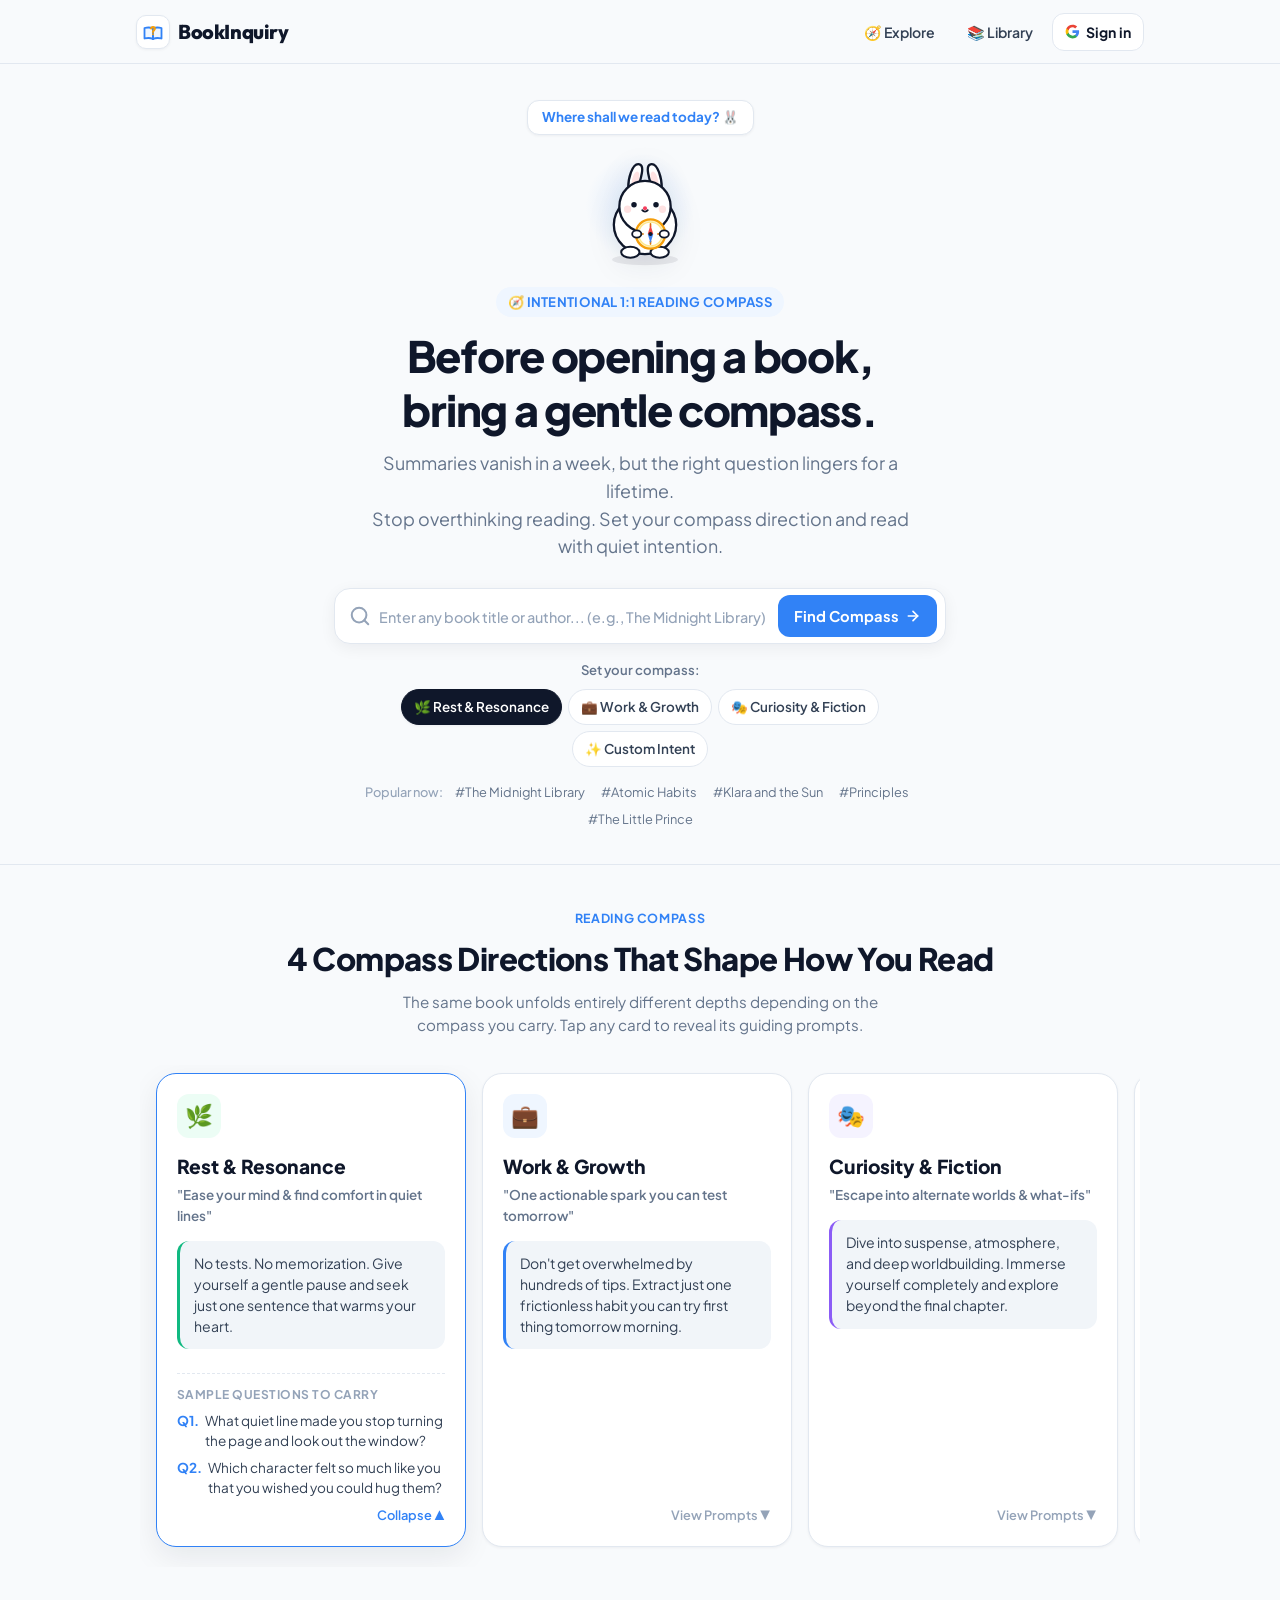
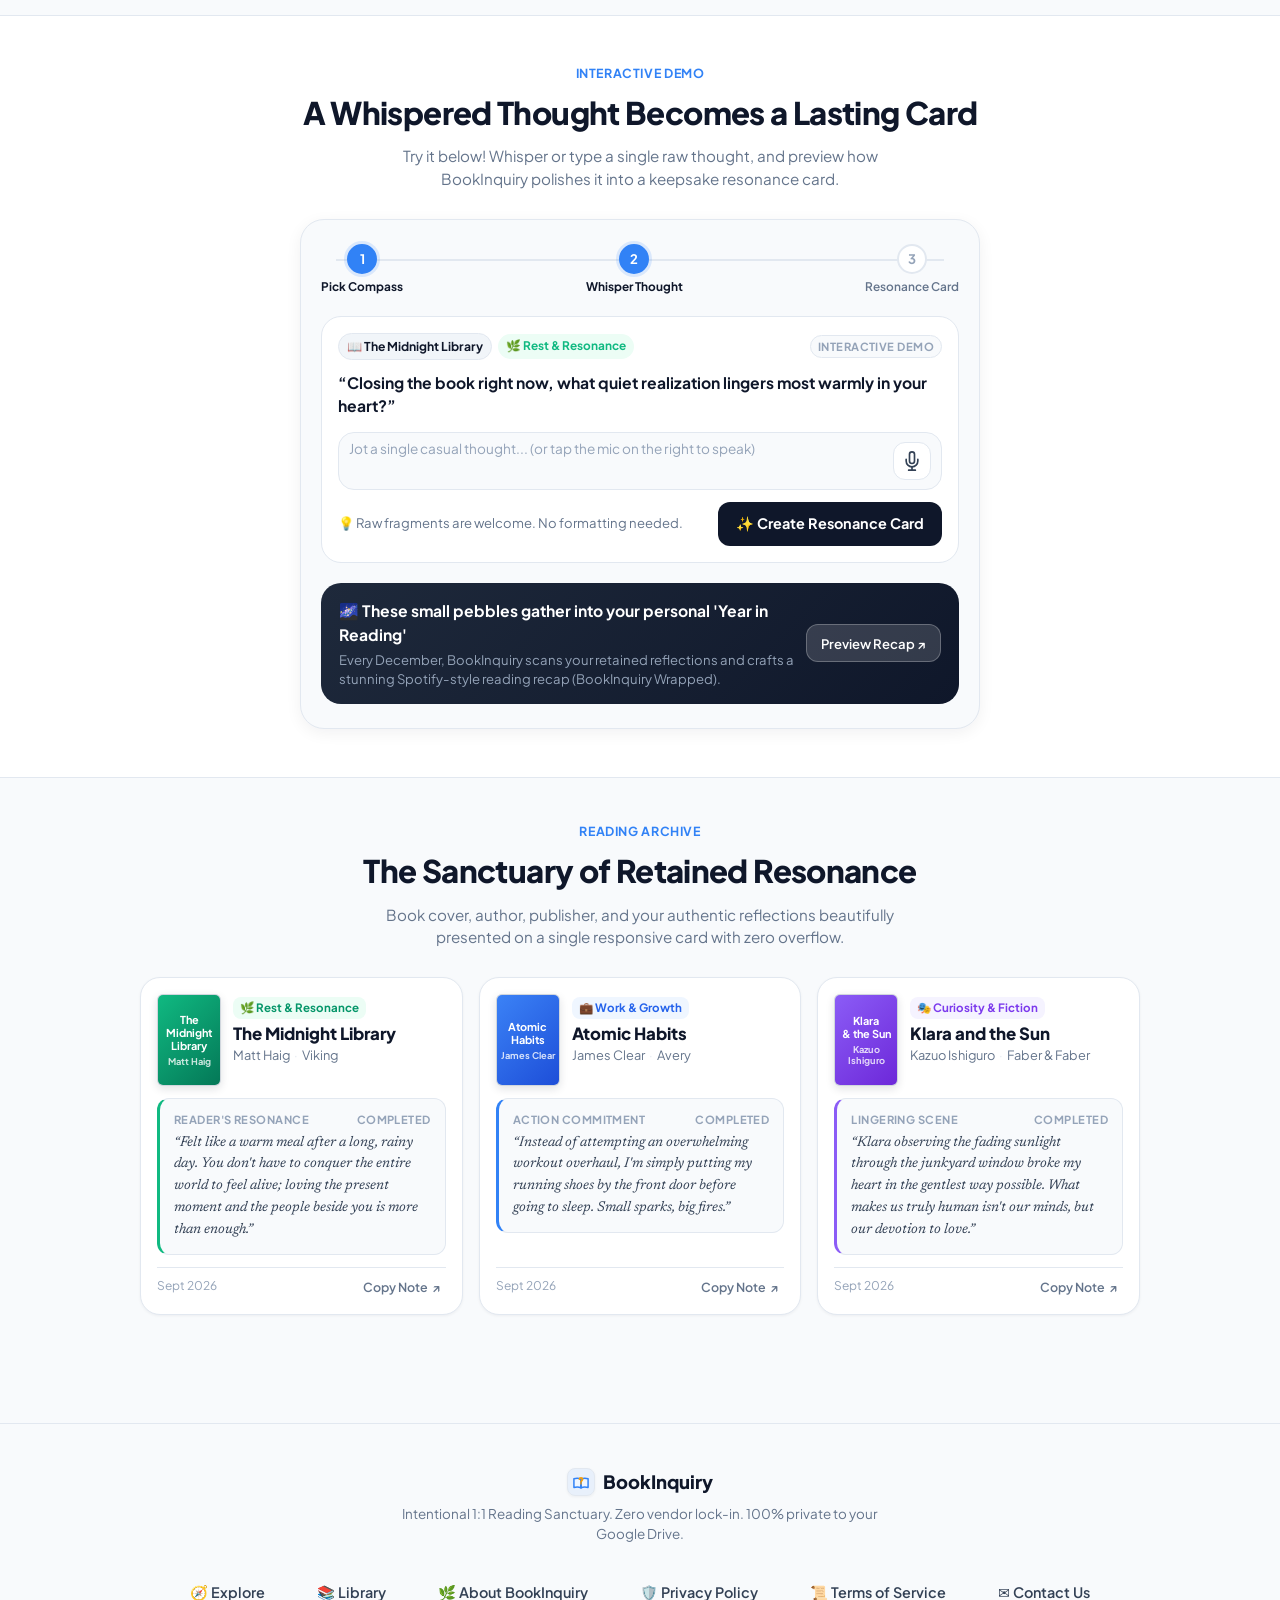
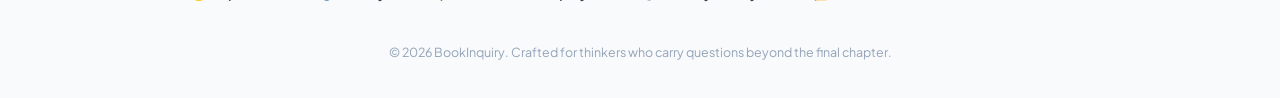
==== index.html @ bf6062bc "feat(branding): replace complex mascot with clean, minimalist Book + Inquiry (?) symbol for logo, fa" ====
<!DOCTYPE html>
<html lang="en">
<head>
  <meta charset="UTF-8">
  <meta name="viewport" content="width=device-width, initial-scale=1.0, maximum-scale=5.0">
  <title>BookInquiry - Before opening a book, bring a gentle compass</title>
  <meta name="description" content="Stop summarizing, start questioning. Read with gentle direction, not obligation. Capture lasting resonance that stays with you forever.">
  <meta name="theme-color" content="#F8FAFC">

  <!-- Open Graph -->
  <meta property="og:title" content="BookInquiry - Intentional 1:1 Reading Compass">
  <meta property="og:description" content="Summaries vanish in a week, but the right question lingers for a lifetime.">
  <meta property="og:type" content="website">

  <!-- Cache Invalidation -->
  <meta http-equiv="Cache-Control" content="no-cache, no-store, must-revalidate">
  <meta http-equiv="Pragma" content="no-cache">
  <meta http-equiv="Expires" content="0">

  <!-- Google Analytics 4 (Rule 3) -->
  <script async src="https://www.googletagmanager.com/gtag/js?id=G-K3PFHN6VW7"></script>
  <script>
    window.dataLayer = window.dataLayer || [];
    function gtag(){dataLayer.push(arguments);}
    gtag('js', new Date());
    gtag('config', 'G-K3PFHN6VW7');
  </script>

    <!-- Favicon & Mobile App Icons -->
  <link rel="icon" type="image/svg+xml" href="favicon.svg">
  <link rel="icon" type="image/png" sizes="32x32" href="favicon-32x32.png">
  <link rel="icon" type="image/png" sizes="16x16" href="favicon-16x16.png">
  <link rel="apple-touch-icon" sizes="180x180" href="apple-touch-icon.png">

  <!-- Inline Favicon (Prevents favicon.ico 404) -->
  <link rel="icon" href="data:image/svg+xml,<svg xmlns='http://www.w3.org/2000/svg' viewBox='0 0 24 24'><circle cx='12' cy='12' r='11' fill='%233182F6'/><text x='12' y='16' font-size='13' text-anchor='middle'>🧭</text></svg>">

  <!-- Google Identity Services (OAuth2 for Google Drive) -->
  <script src="https://accounts.google.com/gsi/client" async defer></script>

  <!-- Stylesheets with Cache Buster -->
  <link rel="stylesheet" href="css/base.css?v=20260927_speech9">
  <link rel="stylesheet" href="css/components.css?v=20260927_speech9">
</head>
<body>

  <!-- =========================================================================
       1. Global Header (Rounded Rectangle Navigation & Lang Toggle)
       ========================================================================= -->
  <header class="site-header">
    <div class="container header-inner">
      <a href="index.html" class="brand-logo" aria-label="BookInquiry Home">
        <div class="brand-icon-wrap" title="BookInquiry">
          <svg width="24" height="24" viewBox="0 0 24 24" fill="none">
            <!-- Open Book -->
            <path d="M12 19 C9 17.5 5.5 18 3.5 18.5 V8 C5.5 7.5 9 7 12 8.5 Z" fill="#EFF6FF" stroke="#3182F6" stroke-width="1.8" stroke-linejoin="round"/>
            <path d="M12 19 C15 17.5 18.5 18 20.5 18.5 V8 C18.5 7.5 15 7 12 8.5 Z" fill="#EFF6FF" stroke="#3182F6" stroke-width="1.8" stroke-linejoin="round"/>
            <line x1="12" y1="8.5" x2="12" y2="19" stroke="#3182F6" stroke-width="1.8" stroke-linecap="round"/>
            <!-- Inquiry ? -->
            <path d="M10.2 8.5C10.2 6.5 13.8 6.5 13.8 8.5C13.8 10 12 10.5 12 12" stroke="#F59E0B" stroke-width="2.2" stroke-linecap="round"/>
            <circle cx="12" cy="14.2" r="1" fill="#F59E0B"/>
          </svg>
        </div>
        <span>BookInquiry</span>
      </a>

      <!-- Header Navigation: Explore, Library & Google Auth -->
      <nav class="nav-menu" aria-label="Main Navigation">
        <button type="button" class="btn-nav" id="navExploreBtn" title="Explore and search books">
          <span>🧭 Explore</span>
        </button>
        <button type="button" class="btn-nav" id="navLibraryBtn" title="Open My Personal Library">
          <span>📚 Library</span>
        </button>
        
        <!-- Google Sign-in Button (Guest State) -->
        <button type="button" class="btn-nav btn-google-nav" id="btnGoogleAuthNav" title="Sign in with Google to sync notes">
          <svg width="15" height="15" viewBox="0 0 24 24">
            <path fill="#4285F4" d="M22.56 12.25c0-.78-.07-1.53-.2-2.25H12v4.26h5.92c-.26 1.37-1.04 2.53-2.21 3.31v2.77h3.57c2.08-1.92 3.28-4.74 3.28-8.09z"/>
            <path fill="#34A853" d="M12 23c2.97 0 5.46-.98 7.28-2.66l-3.57-2.77c-.98.66-2.23 1.06-3.71 1.06-2.86 0-5.29-1.93-6.16-4.53H2.18v2.84C3.99 20.53 7.7 23 12 23z"/>
            <path fill="#FBBC05" d="M5.84 14.09c-.22-.66-.35-1.36-.35-2.09s.13-1.43.35-2.09V7.06H2.18C1.43 8.55 1 10.22 1 12s.43 3.45 1.18 4.94l2.85-2.22.81-.63z"/>
            <path fill="#EA4335" d="M12 5.38c1.62 0 3.06.56 4.21 1.64l3.15-3.15C17.45 2.09 14.97 1 12 1 7.7 1 3.99 3.47 2.18 7.06l3.66 2.84c.87-2.6 3.3-4.52 6.16-4.52z"/>
          </svg>
          <span class="btn-google-text">Sign in</span>
        </button>

        <!-- User Profile Pill (Authenticated State, hidden by default) -->
        <div class="user-profile-badge" id="userProfileBadge" style="display: none;" title="Connected with Google Drive">
          <span class="user-avatar-circle" id="userAvatarText">R</span>
          <span class="user-email-text" id="userEmailText">reader@gmail.com</span>
          <button type="button" class="btn-logout-mini" id="btnLogoutMini" title="Sign out">×</button>
        </div>
      </nav>
    </div>
  </header>

  <main>
    <!-- =========================================================================
         VIEW A: Landing & Exploration View (Default)
         ========================================================================= -->
    <div id="landingView">

      <!-- =========================================================================
           2. Hero Section: Compass Bunny Interactive Motion
           ========================================================================= -->
      <section class="hero-section">
    <div class="container">
      
      <!-- Interactive Compass Bunny Stage (Zero Overflow) -->
      <div class="bunny-stage-wrap">
        <div class="bunny-thought-bubble" id="bunnyBubble">
          Where shall we read today? 🐰
        </div>
        <div class="bunny-stage" id="bunnyStage" title="Tap the bunny!">
          <div class="bunny-halo"></div>
        
        <!-- Animated Bunny Vector Holding Rotating Golden Compass -->
        <div class="bunny-svg-wrap">
          <svg width="110" height="110" viewBox="0 0 120 120" fill="none">
            <!-- Shadow -->
            <ellipse cx="60" cy="112" rx="36" ry="6" fill="#0F172A" fill-opacity="0.08"/>
            
            <!-- Ears -->
            <path d="M42 42C40 22 47 6 54 8C61 10 54 26 50 44" fill="#FFFFFF" stroke="#0F172A" stroke-width="2.5" stroke-linejoin="round"/>
            <path d="M45 38C44 26 48 15 52 16C56 17 53 28 49 40" fill="#FEE2E2"/>
            
            <path d="M78 42C80 22 73 6 66 8C59 10 66 26 70 44" fill="#FFFFFF" stroke="#0F172A" stroke-width="2.5" stroke-linejoin="round"/>
            <path d="M75 38C76 26 72 15 68 16C64 17 67 28 71 40" fill="#FEE2E2"/>
            
            <!-- Body & Head -->
            <ellipse cx="60" cy="74" rx="34" ry="32" fill="#FFFFFF" stroke="#0F172A" stroke-width="2.5"/>
            <circle cx="60" cy="54" r="28" fill="#FFFFFF" stroke="#0F172A" stroke-width="2.5"/>
            
            <!-- Facial Features -->
            <circle cx="48" cy="52" r="3" fill="#0F172A"/>
            <circle cx="72" cy="52" r="3" fill="#0F172A"/>
            <path d="M57 58C58.5 60 61.5 60 63 58" stroke="#0F172A" stroke-width="2" stroke-linecap="round"/>
            <circle cx="60" cy="56" r="2.2" fill="#F43F5E"/>
            <circle cx="41" cy="57" r="4" fill="#FEE2E2"/>
            <circle cx="79" cy="57" r="4" fill="#FEE2E2"/>
            
            <!-- Paws -->
            <ellipse cx="44" cy="104" rx="10" ry="6" fill="#FFFFFF" stroke="#0F172A" stroke-width="2.2"/>
            <ellipse cx="76" cy="104" rx="10" ry="6" fill="#FFFFFF" stroke="#0F172A" stroke-width="2.2"/>
            
            <!-- Glowing Golden Compass -->
            <g transform="translate(6, 0)">
              <circle cx="60" cy="84" r="16" fill="#FEF3C7" stroke="#F59E0B" stroke-width="2.5"/>
              <circle cx="60" cy="84" r="13" fill="#FFFFFF" stroke="#FDE68A" stroke-width="1.5"/>
              
              <line x1="60" y1="73" x2="60" y2="76" stroke="#D97706" stroke-width="1.8" stroke-linecap="round"/>
              <line x1="60" y1="92" x2="60" y2="95" stroke="#D97706" stroke-width="1.8" stroke-linecap="round"/>
              <line x1="49" y1="84" x2="52" y2="84" stroke="#D97706" stroke-width="1.8" stroke-linecap="round"/>
              <line x1="68" y1="84" x2="71" y2="84" stroke="#D97706" stroke-width="1.8" stroke-linecap="round"/>
              
              <!-- Wobbling Compass Needle -->
              <g class="compass-needle" style="transform-origin: 60px 84px;">
                <polygon points="60,74 63,84 57,84" fill="#EF4444"/>
                <polygon points="60,94 63,84 57,84" fill="#3B82F6"/>
                <circle cx="60" cy="84" r="2.2" fill="#0F172A"/>
              </g>
              
              <!-- Hands holding the compass -->
              <ellipse cx="45" cy="84" rx="5" ry="4" fill="#FFFFFF" stroke="#0F172A" stroke-width="2"/>
              <ellipse cx="75" cy="84" rx="5" ry="4" fill="#FFFFFF" stroke="#0F172A" stroke-width="2"/>
            </g>
          </svg>
          </div>
        </div>
      </div>

      <!-- Hero Typography -->
      <div class="hero-tagline">
        <span>🧭 INTENTIONAL 1:1 READING COMPASS</span>
      </div>
      <h1 class="hero-title">
        Before opening a book,<br>bring a gentle compass.
      </h1>
      <p class="hero-desc">
        Summaries vanish in a week, but the right question lingers for a lifetime.<br>
        Stop overthinking reading. Set your compass direction and read with quiet intention.
      </p>

      <!-- Search Box Container -->
      <div class="search-card-container">
        <form class="search-box" onsubmit="event.preventDefault(); document.getElementById('demoSynthesizeBtn').scrollIntoView({behavior: 'smooth'});">
          <svg class="search-icon" width="22" height="22" viewBox="0 0 24 24" fill="none" stroke="currentColor" stroke-width="2.2" stroke-linecap="round" stroke-linejoin="round">
            <circle cx="11" cy="11" r="8"></circle>
            <line x1="21" y1="21" x2="16.65" y2="16.65"></line>
          </svg>
          <input type="text" id="bookSearchInput" class="search-input" placeholder="Enter any book title or author... (e.g., The Midnight Library)" autocomplete="off">
          <button type="submit" class="btn-search">
            <span class="btn-search-text">Find Compass</span>
            <svg width="16" height="16" viewBox="0 0 24 24" fill="none" stroke="currentColor" stroke-width="2.5" stroke-linecap="round" stroke-linejoin="round">
              <line x1="5" y1="12" x2="19" y2="12"></line>
              <polyline points="12 5 19 12 12 19"></polyline>
            </svg>
          </button>
        </form>

        <!-- Amazon-Style Live Book Search Autocomplete Dropdown -->
        <div class="search-autocomplete-dropdown" id="searchAutocompleteDropdown" style="display: none;">
          <!-- Dynamically populated with real book covers & authors via Open Library API -->
        </div>

        <!-- 4 Reading Compasses Selector -->
        <div class="direction-chips-wrap">
          <span class="direction-chip-label">Set your compass:</span>
          <button type="button" class="btn-direction-chip active" data-direction="healing">
            <span>🌿 Rest & Resonance</span>
          </button>
          <button type="button" class="btn-direction-chip" data-direction="growth">
            <span>💼 Work & Growth</span>
          </button>
          <button type="button" class="btn-direction-chip" data-direction="fiction">
            <span>🎭 Curiosity & Fiction</span>
          </button>
          <button type="button" class="btn-direction-chip" data-direction="custom">
            <span>✨ Custom Intent</span>
          </button>
        </div>

        <!-- Dynamic Custom Intent Input Bar (Revealed when Custom Intent is active) -->
        <div class="custom-intent-input-wrap" id="customIntentWrap" style="display: none;">
          <div class="custom-intent-inner">
            <span class="custom-intent-icon">✨</span>
            <input type="text" id="customIntentInput" class="custom-intent-input" placeholder="Define your personal reading quest... (e.g., Overcoming creative burnout)" maxlength="120" autocomplete="off">
          </div>
        </div>

        <!-- Popular Recommendations -->
        <div class="popular-books-wrap">
          <span class="popular-label">Popular now:</span>
          <span class="popular-item">#The Midnight Library</span>
          <span class="popular-item">#Atomic Habits</span>
          <span class="popular-item">#Klara and the Sun</span>
          <span class="popular-item">#Principles</span>
          <span class="popular-item">#The Little Prince</span>
        </div>
      </div>

    </div>
  </section>


  <!-- =========================================================================
       3. Section: Reading Lenses (Carousel & Expandable Cards)
       ========================================================================= -->
  <section class="section-reading-direction" id="directionSection">
    <div class="container">
      <div class="section-head">
        <div class="section-badge">READING COMPASS</div>
        <h2 class="section-title">4 Compass Directions That Shape How You Read</h2>
        <p class="section-desc">
          The same book unfolds entirely different depths depending on the compass you carry. Tap any card to reveal its guiding prompts.
        </p>
      </div>

      <!-- Expandable Carousel Cards -->
      <div class="direction-cards-carousel">
        
        <!-- Card 1: Rest & Resonance -->
        <div class="direction-card badge-healing-card expanded" tabindex="0">
          <div class="card-icon-badge badge-healing">🌿</div>
          <div class="direction-card-title">Rest & Resonance</div>
          <div class="direction-card-subtitle">"Ease your mind & find comfort in quiet lines"</div>
          <div class="direction-card-core">
            No tests. No memorization. Give yourself a gentle pause and seek just one sentence that warms your heart.
          </div>
          
          <div class="direction-card-expandable">
            <div class="expandable-label">Sample Questions to Carry</div>
            <div class="sample-question-item">
              <span>Q1.</span> What quiet line made you stop turning the page and look out the window?
            </div>
            <div class="sample-question-item">
              <span>Q2.</span> Which character felt so much like you that you wished you could hug them?
            </div>
          </div>
          <div class="card-expand-hint">Collapse ▲</div>
        </div>

        <!-- Card 2: Work & Growth -->
        <div class="direction-card badge-growth-card" tabindex="0">
          <div class="card-icon-badge badge-growth">💼</div>
          <div class="direction-card-title">Work & Growth</div>
          <div class="direction-card-subtitle">"One actionable spark you can test tomorrow"</div>
          <div class="direction-card-core">
            Don't get overwhelmed by hundreds of tips. Extract just one frictionless habit you can try first thing tomorrow morning.
          </div>

          <div class="direction-card-expandable">
            <div class="expandable-label">Sample Questions to Carry</div>
            <div class="sample-question-item">
              <span>Q1.</span> How would you translate the author's key framework into your daily work language?
            </div>
            <div class="sample-question-item">
              <span>Q2.</span> What is one 10-minute micro-action you can test in tomorrow's morning routine?
            </div>
          </div>
          <div class="card-expand-hint">View Prompts ▼</div>
        </div>

        <!-- Card 3: Curiosity & Fiction -->
        <div class="direction-card badge-fiction-card" tabindex="0">
          <div class="card-icon-badge badge-fiction">🎭</div>
          <div class="direction-card-title">Curiosity & Fiction</div>
          <div class="direction-card-subtitle">"Escape into alternate worlds & what-ifs"</div>
          <div class="direction-card-core">
            Dive into suspense, atmosphere, and deep worldbuilding. Immerse yourself completely and explore beyond the final chapter.
          </div>

          <div class="direction-card-expandable">
            <div class="expandable-label">Sample Questions to Carry</div>
            <div class="sample-question-item">
              <span>Q1.</span> If you were a bystander or antagonist, how would you view the protagonist's dilemma?
            </div>
            <div class="sample-question-item">
              <span>Q2.</span> What subtle detail or foreshadowing made you gasp in sheer awe?
            </div>
          </div>
          <div class="card-expand-hint">View Prompts ▼</div>
        </div>

        <!-- Card 4: Custom Intent -->
        <div class="direction-card badge-custom-card" tabindex="0">
          <div class="card-icon-badge badge-custom">✨</div>
          <div class="direction-card-title">Custom Intent</div>
          <div class="direction-card-subtitle">"Your own personal quest & thesis"</div>
          <div class="direction-card-core">
            Reading for investment, life transition, or research? Define your unique quest and get personalized prompts tailored to your goals.
          </div>

          <div class="direction-card-expandable">
            <div class="expandable-label">Sample Questions to Carry</div>
            <div class="sample-question-item">
              <span>Q1.</span> What exact real-world problem do you need this author to solve for you?
            </div>
            <div class="sample-question-item">
              <span>Q2.</span> Which counter-argument in this book challenges your current belief system?
            </div>
          </div>
          <div class="card-expand-hint">View Prompts ▼</div>
        </div>

      </div>
    </div>
  </section>

  <!-- =========================================================================
       4. Section: Interactive Synthesis Simulator
       ========================================================================= -->
  <section class="section-synthesis-flow">
    <div class="container">
      <div class="section-head">
        <div class="section-badge">INTERACTIVE DEMO</div>
        <h2 class="section-title">A Whispered Thought Becomes a Lasting Card</h2>
        <p class="section-desc">
          Try it below! Whisper or type a single raw thought, and preview how BookInquiry polishes it into a keepsake resonance card.
        </p>
      </div>

      <div class="synthesis-card-wrapper">
        
        <!-- Step Indicator -->
        <div class="step-indicator-bar">
          <div class="step-node active">
            <div class="step-circle">1</div>
            <span class="step-title">Pick Compass</span>
          </div>
          <div class="step-node active">
            <div class="step-circle">2</div>
            <span class="step-title">Whisper Thought</span>
          </div>
          <div class="step-node">
            <div class="step-circle">3</div>
            <span class="step-title">Resonance Card</span>
          </div>
        </div>

        <!-- Interactive Demo Box -->
        <div class="demo-inquiry-box">
          <div class="demo-inquiry-header">
            <div class="demo-badges-group">
              <span class="demo-book-badge">📖 The Midnight Library</span>
              <span class="demo-compass-badge">🌿 Rest & Resonance</span>
            </div>
            <span class="demo-preview-pill">Interactive Demo</span>
          </div>
          <div class="demo-question-text">
            “Closing the book right now, what quiet realization lingers most warmly in your heart?”
          </div>

          <!-- Memo Input & Mic -->
          <div class="memo-input-container">
            <textarea id="demoMemoInput" class="memo-textarea" rows="2" placeholder="Jot a single casual thought... (or tap the mic on the right to speak)"></textarea>
            <button type="button" class="btn-mic" id="demoMicBtn" title="Speak for 10 seconds">
              <svg width="20" height="20" viewBox="0 0 24 24" fill="none" stroke="currentColor" stroke-width="2" stroke-linecap="round" stroke-linejoin="round">
                <path d="M12 1a3 3 0 0 0-3 3v8a3 3 0 0 0 6 0V4a3 3 0 0 0-3-3z"></path>
                <path d="M19 10v2a7 7 0 0 1-14 0v-2"></path>
                <line x1="12" y1="19" x2="12" y2="23"></line>
                <line x1="8" y1="23" x2="16" y2="23"></line>
              </svg>
            </button>
          </div>

          <div class="action-row">
            <span style="font-size: 0.82rem; color: var(--text-muted);">
              💡 Raw fragments are welcome. No formatting needed.
            </span>
            <button type="button" class="btn-synthesize" id="demoSynthesizeBtn">
              <span>✨ Create Resonance Card</span>
            </button>
          </div>
        </div>

        <!-- Generated Result Card -->
        <div class="synthesis-result-card" id="demoResultCard">
          <div class="result-header">
            <div>
              <span style="font-size: 0.78rem; font-weight: 700; color: var(--accent-emerald);">BOOKIRY RESONANCE CARD</span>
              <div class="result-title">Warmth Retained from The Midnight Library</div>
            </div>
            <div style="font-size: 0.85rem; color: var(--text-light);">Sept 2026</div>
          </div>
          <div class="result-quote">
            “When Nora visited the library of regrets, it hit me: we don't need to live every alternate life to find peace with the one right in front of us.”
          </div>
          <div class="result-tags">
            <span class="result-tag">🌿 Rest & Resonance</span>
            <span class="result-tag">☕ Gentle Peace</span>
            <span class="result-tag">🎁 Freedom from Regret</span>
          </div>
        </div>

        <!-- Yearly Recap Pathway -->
        <div class="recap-preview-banner">
          <div class="recap-text">
            <h4>🌌 These small pebbles gather into your personal 'Year in Reading'</h4>
            <p>Every December, BookInquiry scans your retained reflections and crafts a stunning Spotify-style reading recap (BookInquiry Wrapped).</p>
          </div>
          <button type="button" class="btn-recap-sample" onclick="alert('In December, your top questions and key personal reflections transform into shareable story cards 🐰');">
            Preview Recap ↗
          </button>
        </div>

      </div>
    </div>
  </section>

  <!-- =========================================================================
       5. Section: Library Archive Cards (Image - Title - Author - Publisher & Reflection)
       ========================================================================= -->
  <section class="section-books-archive" id="archiveSection">
    <div class="container">
      <div class="section-head">
        <div class="section-badge">READING ARCHIVE</div>
        <h2 class="section-title">The Sanctuary of Retained Resonance</h2>
        <p class="section-desc">
          Book cover, author, publisher, and your authentic reflections beautifully presented on a single responsive card with zero overflow.
        </p>
      </div>

      <!-- Archive Grid (Rule 9: Mobile 360px Zero Overflow) -->
      <div class="archive-grid">
        
        <!-- Book Card 1: The Midnight Library -->
        <article class="book-archive-card">
          <div class="book-meta-header">
            <div class="book-cover-frame">
              <div class="book-cover-fallback cover-bg-2">
                <span>The<br>Midnight<br>Library</span>
                <span style="font-size: 0.58rem; opacity: 0.8; margin-top: 4px;">Matt Haig</span>
              </div>
            </div>
            <div class="book-text-info">
              <span class="book-lens-badge lens-healing">🌿 Rest & Resonance</span>
              <h3 class="book-title-text">The Midnight Library</h3>
              <div class="book-author-publisher">
                <span>Matt Haig</span>
                <span class="meta-divider">·</span>
                <span>Viking</span>
              </div>
            </div>
          </div>

          <!-- Reader's Reflection Block -->
          <div class="reader-thought-quote quote-healing">
            <div class="quote-label">
              <span>Reader's Resonance</span>
              <span>Completed</span>
            </div>
            “Felt like a warm meal after a long, rainy day. You don't have to conquer the entire world to feel alive; loving the present moment and the people beside you is more than enough.”
          </div>

          <div class="card-footer-meta">
            <span>Sept 2026</span>
            <button type="button" class="btn-card-action" onclick="alert('Full report and blog draft copied to clipboard! 📋');">
              <span>Copy Note</span> ↗
            </button>
          </div>
        </article>

        <!-- Book Card 2: Atomic Habits -->
        <article class="book-archive-card">
          <div class="book-meta-header">
            <div class="book-cover-frame">
              <div class="book-cover-fallback cover-bg-1">
                <span>Atomic<br>Habits</span>
                <span style="font-size: 0.58rem; opacity: 0.8; margin-top: 4px;">James Clear</span>
              </div>
            </div>
            <div class="book-text-info">
              <span class="book-lens-badge lens-growth">💼 Work & Growth</span>
              <h3 class="book-title-text">Atomic Habits</h3>
              <div class="book-author-publisher">
                <span>James Clear</span>
                <span class="meta-divider">·</span>
                <span>Avery</span>
              </div>
            </div>
          </div>

          <!-- Reader's Reflection Block -->
          <div class="reader-thought-quote quote-growth">
            <div class="quote-label">
              <span>Action Commitment</span>
              <span>Completed</span>
            </div>
            “Instead of attempting an overwhelming workout overhaul, I'm simply putting my running shoes by the front door before going to sleep. Small sparks, big fires.”
          </div>

          <div class="card-footer-meta">
            <span>Sept 2026</span>
            <button type="button" class="btn-card-action" onclick="alert('Full report and blog draft copied to clipboard! 📋');">
              <span>Copy Note</span> ↗
            </button>
          </div>
        </article>

        <!-- Book Card 3: Klara and the Sun -->
        <article class="book-archive-card">
          <div class="book-meta-header">
            <div class="book-cover-frame">
              <div class="book-cover-fallback cover-bg-3">
                <span>Klara<br>& the Sun</span>
                <span style="font-size: 0.58rem; opacity: 0.8; margin-top: 4px;">Kazuo Ishiguro</span>
              </div>
            </div>
            <div class="book-text-info">
              <span class="book-lens-badge lens-fiction">🎭 Curiosity & Fiction</span>
              <h3 class="book-title-text">Klara and the Sun</h3>
              <div class="book-author-publisher">
                <span>Kazuo Ishiguro</span>
                <span class="meta-divider">·</span>
                <span>Faber & Faber</span>
              </div>
            </div>
          </div>

          <!-- Reader's Reflection Block -->
          <div class="reader-thought-quote quote-fiction">
            <div class="quote-label">
              <span>Lingering Scene</span>
              <span>Completed</span>
            </div>
            “Klara observing the fading sunlight through the junkyard window broke my heart in the gentlest way possible. What makes us truly human isn't our minds, but our devotion to love.”
          </div>

          <div class="card-footer-meta">
            <span>Sept 2026</span>
            <button type="button" class="btn-card-action" onclick="alert('Full report and blog draft copied to clipboard! 📋');">
              <span>Copy Note</span> ↗
            </button>
          </div>
        </article>

      </div>
    </div>
  </section>
    </div> <!-- /#landingView -->

    <!-- =========================================================================
         VIEW B: My Personal Library & 365-Day Live Recap Dashboard
         ========================================================================= -->
    <div id="libraryView" class="library-view" style="display: none;">
      <div class="library-container">
        
        <!-- Library Top Header -->
        <div class="library-top-head">
          <div class="library-title-group">
            <h1>📚 My Reading Library</h1>
            <p>Your personal sanctuary of retained reflections & real-time reading recap.</p>
          </div>
          <button type="button" class="btn-explore-books" id="btnLibraryExplore" title="Search or explore new books">
            <svg width="15" height="15" viewBox="0 0 24 24" fill="none" stroke="currentColor" stroke-width="2.2" stroke-linecap="round" stroke-linejoin="round">
              <circle cx="11" cy="11" r="8"></circle>
              <line x1="21" y1="21" x2="16.65" y2="16.65"></line>
            </svg>
            <span>Explore New Books</span>
          </button>
        </div>

        <!-- 365-Day Live Reading Recap Banner -->
        <div class="live-recap-banner">
          <div class="recap-banner-header">
            <div class="recap-badge-live">
              <span class="pulse-dot"></span> Live Reading Recap
            </div>
            <span class="recap-badge-tag">365-Day Real-Time Sync</span>
          </div>

          <div class="recap-metrics-grid">
            <div class="recap-metric-card">
              <div class="metric-number" id="recapTotalThoughts">0</div>
              <div class="metric-label">Thoughts Retained</div>
              <div class="metric-sub">Across all journeys</div>
            </div>
            <div class="recap-metric-card">
              <div class="metric-number" id="recapActiveBooks">0</div>
              <div class="metric-label">In Progress</div>
              <div class="metric-sub">Active reading books</div>
            </div>
            <div class="recap-metric-card">
              <div class="metric-number" id="recapCompletedBooks">0</div>
              <div class="metric-label">Completed</div>
              <div class="metric-sub">Resonance minted</div>
            </div>
            <div class="recap-metric-card">
              <div class="metric-number" id="recapDominantLens">🌿 Rest</div>
              <div class="metric-label">Primary Compass</div>
              <div class="metric-sub">Dominant perspective</div>
            </div>
          </div>
        </div>

        <!-- Currently Reading Shelf -->
        <section class="library-shelf-section">
          <h2 class="shelf-title">📖 Currently Reading</h2>
          <div class="shelf-grid" id="currentlyReadingGrid">
            <!-- Populated dynamically via app.js -->
          </div>
        </section>

        <!-- Completed & Resonance Archive Shelf -->
        <section class="library-shelf-section">
          <h2 class="shelf-title">🏆 Completed & Resonance Archive</h2>
          <div class="shelf-grid" id="completedReadingGrid">
            <!-- Populated dynamically via app.js -->
          </div>
        </section>

        <!-- Library Guest Lock Overlay (Shown when unauthenticated) -->
        <div class="library-gate-overlay" id="libraryGateOverlay" style="display: none;">
          <div class="library-gate-card">
            <div class="gate-lock-icon">🔒</div>
            <h2 class="gate-card-title">Unlock Your Personal Reading Cloud</h2>
            <p class="gate-card-desc">
              Connect your Google Account to activate your 365-day live recap, store lifetime reflections, and auto-sync with Google Drive. Zero server storage.
            </p>
            <button type="button" class="btn-gate-google-large" id="btnLibraryGateLogin">
              <svg width="18" height="18" viewBox="0 0 24 24">
                <path fill="#4285F4" d="M22.56 12.25c0-.78-.07-1.53-.2-2.25H12v4.26h5.92c-.26 1.37-1.04 2.53-2.21 3.31v2.77h3.57c2.08-1.92 3.28-4.74 3.28-8.09z"/>
                <path fill="#34A853" d="M12 23c2.97 0 5.46-.98 7.28-2.66l-3.57-2.77c-.98.66-2.23 1.06-3.71 1.06-2.86 0-5.29-1.93-6.16-4.53H2.18v2.84C3.99 20.53 7.7 23 12 23z"/>
                <path fill="#FBBC05" d="M5.84 14.09c-.22-.66-.35-1.36-.35-2.09s.13-1.43.35-2.09V7.06H2.18C1.43 8.55 1 10.22 1 12s.43 3.45 1.18 4.94l2.85-2.22.81-.63z"/>
                <path fill="#EA4335" d="M12 5.38c1.62 0 3.06.56 4.21 1.64l3.15-3.15C17.45 2.09 14.97 1 12 1 7.7 1 3.99 3.47 2.18 7.06l3.66 2.84c.87-2.6 3.3-4.52 6.16-4.52z"/>
              </svg>
              <span>Connect with Google Drive</span>
            </button>
            <div class="gate-security-note">🛡️ Private & Secure: Your data is stored directly in your private Google Drive.</div>
          </div>
        </div>

      </div>
    </div> <!-- /#libraryView -->

    <!-- =========================================================================
         VIEW C: Dedicated Reading Sanctuary View (Focused Reading Room)
         ========================================================================= -->
    <div id="readingView" class="reading-sanctuary-view" style="display: none;">
      <div class="sanctuary-container">
        
        <!-- Sanctuary Navigation & Top Utility Bar -->
        <div class="sanctuary-top-bar">
          <!-- Minimal Back Link (No bulky button box) -->
          <button type="button" class="btn-back-link" id="btnBackHome" title="Return to My Library">
            <svg width="18" height="18" viewBox="0 0 24 24" fill="none" stroke="currentColor" stroke-width="2.2" stroke-linecap="round" stroke-linejoin="round">
              <line x1="19" y1="12" x2="5" y2="12"></line>
              <polyline points="12 19 5 12 12 5"></polyline>
            </svg>
            <span>My Library</span>
          </button>
          
          <div class="sanctuary-status-badge">
            <span class="pulse-dot"></span> Active Reading Session
          </div>

          <div class="active-actions-bar">
            <button type="button" class="btn-action-pill" id="btnPrintBookGuide" title="Print 1-page reading bookmark guide">
              <svg width="15" height="15" viewBox="0 0 24 24" fill="none" stroke="currentColor" stroke-width="2" stroke-linecap="round" stroke-linejoin="round">
                <polyline points="6 9 6 2 18 2 18 9"></polyline>
                <path d="M6 18H4a2 2 0 0 1-2-2v-5a2 2 0 0 1 2-2h16a2 2 0 0 1 2 2v5a2 2 0 0 1-2 2h-2"></path>
                <rect x="6" y="14" width="12" height="8"></rect>
              </svg>
              <span>Print Guide</span>
            </button>
            <button type="button" class="btn-action-pill" id="btnCopyMarkdown" title="Copy 00_Index.md for Obsidian">
              <svg width="15" height="15" viewBox="0 0 24 24" fill="none" stroke="currentColor" stroke-width="2" stroke-linecap="round" stroke-linejoin="round">
                <rect x="9" y="9" width="13" height="13" rx="2" ry="2"></rect>
                <path d="M5 15H4a2 2 0 0 1-2-2V4a2 2 0 0 1 2-2h9a2 2 0 0 1 2 2v1"></path>
              </svg>
              <span>Obsidian .md</span>
            </button>
            <!-- Google Drive Cloud Sync Pill -->
            <button type="button" class="btn-action-pill btn-drive-sync-pill" id="btnSyncDrive" title="Sync reading index to Google Drive">
              <svg width="15" height="15" viewBox="0 0 24 24" fill="none" stroke="currentColor" stroke-width="2" stroke-linecap="round" stroke-linejoin="round">
                <path d="M18 10h-1.26A8 8 0 1 0 9 20h9a5 5 0 0 0 0-10z"></path>
              </svg>
              <span id="btnSyncDriveText">Sync Drive</span>
            </button>
            <a href="#" target="_blank" rel="noopener noreferrer" class="btn-action-pill btn-drive-link-pill" id="linkOpenDriveFile" style="display: none;" title="Open in Google Drive">
              <span>Drive ↗</span>
            </a>
          </div>
        </div>

        <!-- AI Sparks Realtime Generation Banner -->
        <div class="ai-sparks-banner" id="aiSparksBanner" style="display: none;">
          <span class="ai-spark-spin">✨</span>
          <span id="aiSparksBannerText">Consulting Gemini to uncover deep book-specific catalytic questions...</span>
        </div>

        <!-- Sanctuary Active Book Card -->
        <div class="active-book-card">
          
          <!-- Book Header -->
          <div class="active-book-header">
            <div class="active-cover-wrap" id="activeCoverWrap">
              <!-- Dynamic styled cover -->
            </div>
            <div class="active-meta-wrap">
              <div class="active-status-bar">
                <span class="active-reading-badge">
                  <span class="pulse-dot"></span> Reading in progress
                </span>
                <span class="active-compass-tag" id="activeCompassTag">🌿 Rest & Resonance</span>
              </div>
              <h1 class="active-book-title" id="activeBookTitle">Zero to One</h1>
              <div class="active-book-author" id="activeBookAuthor">Peter Thiel · Crown Business</div>
            </div>
          </div>

          <!-- 4 Catalytic Sparks Grid (Spark 1 Free / Sparks 2-4 Gated when unauthenticated) -->
          <div class="prompts-grid-4">
            <!-- 1. The Spark (Always Free & Open) -->
            <div class="prompt-box prompt-box-spark">
              <div class="prompt-box-header">
                <span class="prompt-badge">💡 The Spark</span>
                <span class="prompt-subtext">Before opening · Free Preview</span>
              </div>
              <p class="prompt-content" id="activePromptSpark">
                "What is one counter-intuitive belief you hold that almost nobody agrees with you on?"
              </p>
            </div>

            <!-- 2. The Deep Lens -->
            <div class="prompt-box prompt-box-lens" id="promptBoxLens">
              <div class="prompt-box-header">
                <span class="prompt-badge">🔍 The Deep Lens</span>
                <span class="prompt-subtext">Midway observation</span>
              </div>
              <p class="prompt-content" id="activePromptLens">
                "Which subtle sentence or pattern made you stop turning pages and notice something new?"
              </p>
            </div>

            <!-- 3. The Counter-Quest -->
            <div class="prompt-box prompt-box-quest" id="promptBoxQuest">
              <div class="prompt-box-header">
                <span class="prompt-badge">⚔️ The Counter-Quest</span>
                <span class="prompt-subtext">Challenging the argument</span>
              </div>
              <p class="prompt-content" id="activePromptQuest">
                "The author claims 'competition is for losers'. When you close this book, can you still believe that rivalry drives true progress?"
              </p>
            </div>

            <!-- 4. The Lingering Echo -->
            <div class="prompt-box prompt-box-echo" id="promptBoxEcho">
              <div class="prompt-box-header">
                <span class="prompt-badge">🎁 The Lingering Echo</span>
                <span class="prompt-subtext">Lasting takeaway</span>
              </div>
              <p class="prompt-content" id="activePromptEcho">
                "What single, frictionless action or mindset shift are you ready to carry into your everyday reality?"
              </p>
            </div>
          </div>

          <!-- Sparks Gate Banner (Shown when unauthenticated) -->
          <div class="sparks-gate-banner" id="sparksGateBanner" style="display: none;">
            <div class="gate-banner-left">
              <div class="gate-banner-title">🔒 3 Deep Sparks & Thought Timeline are Locked</div>
              <div class="gate-banner-desc">Sign in with Google to reveal all 4 sparks, capture timeline notes, and auto-sync with your Google Drive.</div>
            </div>
            <button type="button" class="btn-gate-google" id="btnSparksUnlock">
              <svg width="16" height="16" viewBox="0 0 24 24">
                <path fill="#4285F4" d="M22.56 12.25c0-.78-.07-1.53-.2-2.25H12v4.26h5.92c-.26 1.37-1.04 2.53-2.21 3.31v2.77h3.57c2.08-1.92 3.28-4.74 3.28-8.09z"/>
                <path fill="#34A853" d="M12 23c2.97 0 5.46-.98 7.28-2.66l-3.57-2.77c-.98.66-2.23 1.06-3.71 1.06-2.86 0-5.29-1.93-6.16-4.53H2.18v2.84C3.99 20.53 7.7 23 12 23z"/>
                <path fill="#FBBC05" d="M5.84 14.09c-.22-.66-.35-1.36-.35-2.09s.13-1.43.35-2.09V7.06H2.18C1.43 8.55 1 10.22 1 12s.43 3.45 1.18 4.94l2.85-2.22.81-.63z"/>
                <path fill="#EA4335" d="M12 5.38c1.62 0 3.06.56 4.21 1.64l3.15-3.15C17.45 2.09 14.97 1 12 1 7.7 1 3.99 3.47 2.18 7.06l3.66 2.84c.87-2.6 3.3-4.52 6.16-4.52z"/>
              </svg>
              <span>Unlock with Google Drive</span>
            </button>
          </div>

          <!-- Reminder Notice -->
          <div class="spark-reminder-notice">
            <span>🕊️</span>
            <span>These 4 sparks are not a test. Carry them quietly in your mind as you turn pages. No answers required.</span>
          </div>

          <!-- The Live Reflection Timeline (Append-Only Event Log) -->
          <div class="reflections-timeline-section">
            <div class="timeline-header">
              <h3 class="timeline-title">✍️ My Reflections</h3>
              <span class="timeline-count" id="timelineCount">0 thoughts</span>
            </div>

            <!-- Timeline Items List -->
            <div class="timeline-list" id="timelineList">
              <div class="timeline-empty" id="timelineEmpty">
                No thoughts yet. Capture fleeting quotes or realizations as you read.
              </div>
            </div>

            <!-- Input Bar (Spacious & Comfortable) -->
            <form class="timeline-input-bar" id="timelineForm">
              <textarea class="timeline-textarea" id="timelineInput" rows="3" placeholder="Jot a fleeting thought, favorite line, or tap mic... (e.g. p.42: The trap of competition)"></textarea>
              <div class="timeline-input-actions">
                <button type="button" class="btn-timeline-mic" id="timelineMicBtn" title="Speak to jot note">
                  <svg width="20" height="20" viewBox="0 0 24 24" fill="none" stroke="currentColor" stroke-width="2" stroke-linecap="round" stroke-linejoin="round">
                    <path d="M12 1a3 3 0 0 0-3 3v8a3 3 0 0 0 6 0V4a3 3 0 0 0-3-3z"></path>
                    <path d="M19 10v2a7 7 0 0 1-14 0v-2"></path>
                    <line x1="12" y1="19" x2="12" y2="23"></line>
                    <line x1="8" y1="23" x2="16" y2="23"></line>
                  </svg>
                </button>
                <button type="submit" class="btn-timeline-add">
                  <span>Add Thought</span>
                </button>
              </div>
            </form>

            <!-- Milestone: Separated Finish Book Section to Prevent Accidental Clicks -->
            <div class="finish-milestone-zone">
              <div class="milestone-divider">
                <span>Reading complete?</span>
              </div>
              <button type="button" class="btn-finish-book" id="btnFinishBook">
                <svg width="16" height="16" viewBox="0 0 24 24" fill="none" stroke="currentColor" stroke-width="2.2" stroke-linecap="round" stroke-linejoin="round">
                  <polygon points="12 2 15.09 8.26 22 9.27 17 14.14 18.18 21.02 12 17.77 5.82 21.02 7 14.14 2 9.27 8.91 8.26 12 2"></polygon>
                </svg>
                <span>Finish Book & Mint Resonance Card</span>
              </button>
            </div>

          </div>

        </div>

      </div>
    </div> <!-- /#readingView -->
  </main>

  <!-- =========================================================================
       Global Footer (AdSense Compliant Navigation & Privacy Standards)
       ========================================================================= -->
  <footer class="site-footer">
    <div class="container footer-inner">
      
      <div class="footer-brand-wrap">
        <a href="index.html" class="footer-brand" aria-label="BookInquiry Home">
          <div class="brand-icon-wrap mini" title="BookInquiry">
          <svg width="20" height="20" viewBox="0 0 24 24" fill="none">
            <!-- Open Book -->
            <path d="M12 19 C9 17.5 5.5 18 3.5 18.5 V8 C5.5 7.5 9 7 12 8.5 Z" fill="#EFF6FF" stroke="#3182F6" stroke-width="1.8" stroke-linejoin="round"/>
            <path d="M12 19 C15 17.5 18.5 18 20.5 18.5 V8 C18.5 7.5 15 7 12 8.5 Z" fill="#EFF6FF" stroke="#3182F6" stroke-width="1.8" stroke-linejoin="round"/>
            <line x1="12" y1="8.5" x2="12" y2="19" stroke="#3182F6" stroke-width="1.8" stroke-linecap="round"/>
            <!-- Inquiry ? -->
            <path d="M10.2 8.5C10.2 6.5 13.8 6.5 13.8 8.5C13.8 10 12 10.5 12 12" stroke="#F59E0B" stroke-width="2.2" stroke-linecap="round"/>
            <circle cx="12" cy="14.2" r="1" fill="#F59E0B"/>
          </svg>
        </div>
          <span>BookInquiry</span>
        </a>
        <p class="footer-tagline">Intentional 1:1 Reading Sanctuary. Zero vendor lock-in. 100% private to your Google Drive.</p>
      </div>

      <!-- Footer Navigation (AdSense Required Legal & Editorial Links) -->
      <nav class="footer-nav" aria-label="Footer Navigation">
        <button type="button" class="footer-nav-link" id="footerNavExplore">
          <span>🧭 Explore</span>
        </button>
        <button type="button" class="footer-nav-link" id="footerNavLibrary">
          <span>📚 Library</span>
        </button>
        <a href="about.html" class="footer-nav-link">
          <span>🌿 About BookInquiry</span>
        </a>
        <a href="privacy.html" class="footer-nav-link">
          <span>🛡️ Privacy Policy</span>
        </a>
        <a href="terms.html" class="footer-nav-link">
          <span>📜 Terms of Service</span>
        </a>
        <a href="contact.html" class="footer-nav-link">
          <span>✉️ Contact Us</span>
        </a>
      </nav>

      <div class="footer-bottom-copy">
        <span>© 2026 BookInquiry. Crafted for thinkers who carry questions beyond the final chapter.</span>
      </div>

    </div>
  </footer>

  <!-- Google Drive OAuth Authorization Modal -->
  <div class="auth-modal-overlay" id="googleAuthModal" style="display: none;">
    <div class="auth-modal-card">
      <div class="auth-modal-header">
        <div class="google-logo-wrap">
          <svg width="24" height="24" viewBox="0 0 24 24">
            <path fill="#4285F4" d="M22.56 12.25c0-.78-.07-1.53-.2-2.25H12v4.26h5.92c-.26 1.37-1.04 2.53-2.21 3.31v2.77h3.57c2.08-1.92 3.28-4.74 3.28-8.09z"/>
            <path fill="#34A853" d="M12 23c2.97 0 5.46-.98 7.28-2.66l-3.57-2.77c-.98.66-2.23 1.06-3.71 1.06-2.86 0-5.29-1.93-6.16-4.53H2.18v2.84C3.99 20.53 7.7 23 12 23z"/>
            <path fill="#FBBC05" d="M5.84 14.09c-.22-.66-.35-1.36-.35-2.09s.13-1.43.35-2.09V7.06H2.18C1.43 8.55 1 10.22 1 12s.43 3.45 1.18 4.94l2.85-2.22.81-.63z"/>
            <path fill="#EA4335" d="M12 5.38c1.62 0 3.06.56 4.21 1.64l3.15-3.15C17.45 2.09 14.97 1 12 1 7.7 1 3.99 3.47 2.18 7.06l3.66 2.84c.87-2.6 3.3-4.52 6.16-4.52z"/>
          </svg>
          <span style="font-weight: 700; font-size: 0.95rem; color: var(--text-primary);">Google Account</span>
        </div>
        <button type="button" class="btn-auth-modal-close" id="btnAuthModalClose" title="Close">×</button>
      </div>

      <h3 class="auth-modal-title">Connect with Google Drive</h3>
      <p class="auth-modal-desc">
        Authorize BookInquiry to store your reading notes and live recap in your own private cloud storage.
      </p>

      <div class="permission-scope-box">
        <div class="scope-icon">📁</div>
        <div class="scope-text">
          <div class="scope-name">Google Drive (drive.file scope)</div>
          <div class="scope-detail">BookInquiry will only create and manage its own <code>BookInquiry/</code> folder. We cannot view, access, or modify any of your other Google Drive files.</div>
        </div>
      </div>

      <button type="button" class="btn-confirm-google-auth" id="btnConfirmGoogleAuth">
        <span id="btnAuthText">Authorize & Connect Drive</span>
      </button>

      <div class="auth-modal-security">
        🔒 Zero server database. Your thoughts belong entirely to you.
      </div>
    </div>
  </div>

  <!-- Scripts -->
  <!-- Core App Logic with Cache Buster -->
  <script src="js/app.js?v=20260927_zero1"></script>
</body>
</html>
---- css/base.css ----
/* ==========================================================================
   Bookiry Design System - Base Tokens & Typography (English-First Global)
   Theme: Clean Light (Slate Surface + Warm Literary Accents)
   ========================================================================== */

@import url('https://fonts.googleapis.com/css2?family=Plus+Jakarta+Sans:wght@400;500;600;700;800&family=Outfit:wght@500;600;700;800&family=Newsreader:ital,opsz,wght@0,6..72,400;0,6..72,600;1,6..72,400&display=swap');

:root {
  /* Surface Tokens */
  --bg-canvas: #F8FAFC;
  --bg-surface: #FFFFFF;
  --bg-surface-soft: #F1F5F9;
  --bg-surface-elevated: #FFFFFF;
  
  /* Text Tokens */
  --text-primary: #0F172A;
  --text-secondary: #334155;
  --text-muted: #64748B;
  --text-light: #94A3B8;
  --text-on-accent: #FFFFFF;
  
  /* Accent Tokens */
  --accent-blue: #3182F6;
  --accent-blue-hover: #1B64DA;
  --accent-blue-subtle: #EFF6FF;
  
  --accent-emerald: #10B981;
  --accent-emerald-subtle: #ECFDF5;
  
  --accent-amber: #F59E0B;
  --accent-amber-subtle: #FFFBEB;
  
  --accent-purple: #8B5CF6;
  --accent-purple-subtle: #F5F3FF;
  
  /* Border & Line Tokens */
  --border-subtle: #E2E8F0;
  --border-focus: #3182F6;
  --border-warm: #E2E8F0;
  
  /* Radius Tokens (Rounded Rectangle Standards) */
  --radius-xs: 8px;
  --radius-sm: 12px;
  --radius-md: 16px;
  --radius-lg: 20px;
  --radius-xl: 24px;
  --radius-pill: 9999px;
  
  /* Elevation Shadows */
  --shadow-sm: 0 1px 3px rgba(15, 23, 42, 0.05);
  --shadow-md: 0 4px 16px rgba(15, 23, 42, 0.06);
  --shadow-lg: 0 10px 30px rgba(15, 23, 42, 0.08);
  --shadow-float: 0 20px 40px rgba(49, 130, 246, 0.12);

  /* Typography */
  --font-sans: 'Plus Jakarta Sans', -apple-system, BlinkMacSystemFont, system-ui, sans-serif;
  --font-brand: 'Outfit', sans-serif;
  --font-serif: 'Newsreader', Georgia, serif;

  /* Layout */
  --max-width: 1040px;
  --touch-target: 48px;
}

/* Reset & Box Sizing (Zero Horizontal Overflow) */
*, *::before, *::after {
  box-sizing: border-box;
  margin: 0;
  padding: 0;
  -webkit-tap-highlight-color: transparent;
}

html {
  font-size: 16px;
  scroll-behavior: smooth;
  background-color: var(--bg-canvas);
  color: var(--text-primary);
  font-family: var(--font-sans);
  line-height: 1.55;
  text-size-adjust: 100%;
  width: 100%;
  max-width: 100%;
  overflow-x: hidden;
}

body {
  min-height: 100vh;
  background-color: var(--bg-canvas);
  width: 100%;
  max-width: 100%;
  overflow-x: hidden;
  overflow-wrap: break-word;
  position: relative;
}

/* Links & Buttons Reset */
a {
  color: inherit;
  text-decoration: none;
}

button {
  font-family: inherit;
  font-size: inherit;
  border: none;
  background: none;
  cursor: pointer;
}

input, textarea {
  font-family: inherit;
  font-size: inherit;
  border: none;
  outline: none;
}

img {
  max-width: 100%;
  height: auto;
  display: block;
}

/* Container */
.container {
  width: 100%;
  max-width: var(--max-width);
  margin: 0 auto;
  padding: 0 20px;
}

@media (max-width: 480px) {
  .container {
    padding: 0 16px;
  }
}
---- css/components.css ----
/* ==========================================================================
   Bookiry Design System - Components & Interactive Animations
   Style: Clean Light, Tactile Buttons, Warm Reading Cards, Zero Overflow
   Language: English-First Global Edition
   Mobile Standard: Zero Horizontal Overflow Guaranteed (360px ~ 412px safe)
   ========================================================================== */

/* --------------------------------------------------------------------------
   1. Global Header & Navigation (Zero Overflow Responsive)
   -------------------------------------------------------------------------- */
.site-header {
  position: sticky;
  top: 0;
  z-index: 100;
  background: rgba(248, 250, 252, 0.94);
  backdrop-filter: blur(12px);
  -webkit-backdrop-filter: blur(12px);
  border-bottom: 1px solid var(--border-subtle);
  height: 64px;
  width: 100%;
  max-width: 100%;
  display: flex;
  align-items: center;
  box-sizing: border-box;
}

.header-inner {
  display: flex;
  align-items: center;
  justify-content: space-between;
  width: 100%;
  max-width: var(--max-width);
  min-width: 0;
  margin: 0 auto;
  padding: 0 16px;
  box-sizing: border-box;
}

.brand-logo {
  display: inline-flex;
  align-items: center;
  gap: 8px;
  font-family: var(--font-brand);
  font-size: 1.25rem;
  font-weight: 800;
  color: var(--text-primary);
  letter-spacing: -0.02em;
  flex-shrink: 0;
}

.brand-icon-wrap {
  width: 34px;
  height: 34px;
  background: var(--bg-surface);
  border: 1px solid var(--border-subtle);
  border-radius: 10px;
  display: flex;
  align-items: center;
  justify-content: center;
  box-shadow: var(--shadow-sm);
  flex-shrink: 0;
}

.nav-menu {
  display: flex;
  align-items: center;
  gap: 6px;
  flex-shrink: 1;
  min-width: 0;
}

/* Rounded Rectangle Navigation Buttons */
.btn-nav {
  min-height: 38px;
  height: 38px;
  padding: 0 12px;
  border-radius: var(--radius-sm);
  font-size: 0.88rem;
  font-weight: 600;
  color: var(--text-secondary);
  background: transparent;
  display: inline-flex;
  align-items: center;
  justify-content: center;
  gap: 4px;
  transition: all 0.15s ease;
  border: 1px solid transparent;
  white-space: nowrap;
  flex-shrink: 0;
}

.btn-nav:hover {
  background: var(--bg-surface);
  border-color: var(--border-subtle);
  color: var(--text-primary);
}

.btn-nav-primary {
  background: var(--text-primary);
  color: #FFFFFF;
  border-color: var(--text-primary);
}

.btn-nav-desktop-only {
  display: inline-flex;
}

.btn-nav-primary {
  background: var(--text-primary);
  color: #FFFFFF;
  border-color: var(--text-primary);
  font-weight: 700;
  padding: 0 14px;
  flex-shrink: 0;
}

.btn-nav-primary:hover {
  background: #1E293B;
  color: #FFFFFF;
}

@media (max-width: 640px) {
  .site-header {
    height: 52px;
  }
  .header-inner {
    padding: 0 10px;
    gap: 6px;
    justify-content: space-between;
  }
  .brand-logo {
    font-size: 1rem;
    gap: 6px;
    flex-shrink: 0;
  }
  .brand-icon-wrap {
    width: 24px;
    height: 24px;
  }
  .nav-menu {
    gap: 5px;
    flex-shrink: 0;
    align-items: center;
  }
  /* Ultra-compact button styling on mobile */
  .btn-nav {
    padding: 0 7px;
    font-size: 0.78rem;
    min-height: 32px;
    height: 32px;
  }
  .btn-google-nav {
    padding: 0 8px;
    font-size: 0.76rem;
    min-height: 32px;
    height: 32px;
    gap: 4px;
  }
  /* Compact Circular Login Status Badge on Mobile: Never overflow */
  .user-profile-badge {
    padding: 3px 6px 3px 3px !important;
    gap: 4px;
    background: #ECFDF5 !important;
    border: 1.5px solid #10B981 !important;
    border-radius: var(--radius-full);
    display: inline-flex !important;
    align-items: center;
    cursor: pointer;
  }
  .user-avatar-circle {
    width: 24px;
    height: 24px;
    font-size: 0.72rem;
    background: #10B981 !important;
  }
  .user-email-text {
    display: none !important; /* Hide email on mobile to leave plenty of room for Settings gear */
  }
  .btn-logout-mini {
    font-size: 1.05rem;
    padding: 0 2px;
    color: #059669;
    line-height: 1;
  }
  .btn-settings-nav {
    padding: 0 8px !important;
    min-height: 32px;
    height: 32px;
    font-size: 1rem;
    flex-shrink: 0;
    background: #F1F5F9;
    border: 1px solid #CBD5E1;
  }

  /* Reading Sanctuary Top Bar: Mobile 2-Tier Stack */
  .sanctuary-top-bar {
    display: flex !important;
    flex-direction: column !important;
    align-items: stretch !important;
    gap: 10px !important;
    margin-bottom: 16px !important;
  }
  .sanctuary-top-bar-row {
    display: flex;
    justify-content: space-between;
    align-items: center;
    width: 100%;
  }
  /* Action pills: 2x2 Clean Grid on Mobile, Zero Overflow */
  .active-actions-bar {
    display: grid !important;
    grid-template-columns: repeat(2, 1fr) !important;
    gap: 8px !important;
    width: 100% !important;
  }
  .btn-action-pill {
    min-height: 36px !important;
    height: 36px !important;
    padding: 0 10px !important;
    font-size: 0.78rem !important;
    justify-content: center !important;
    width: 100% !important;
    box-sizing: border-box !important;
  }
}

@media (max-width: 380px) {
  .header-inner {
    padding: 0 6px;
    gap: 3px;
  }
  .brand-logo span {
    display: none; /* Show only bunny icon on ultra-narrow phones */
  }
}

/* --------------------------------------------------------------------------
   2. Hero Section: Compass Bunny (Centered Normal-Flow Bubble, Zero Blowout)
   -------------------------------------------------------------------------- */
.hero-section {
  padding: 36px 0 32px;
  text-align: center;
  width: 100%;
  max-width: 100%;
  box-sizing: border-box;
  overflow: hidden;
}

/* Bunny Stage with Centered Thought Bubble Above */
.bunny-stage-wrap {
  display: flex;
  flex-direction: column;
  align-items: center;
  margin: 0 auto 20px;
  width: 100%;
  max-width: 100%;
  box-sizing: border-box;
}

/* Thought bubble sits safely above the bunny, wrapping cleanly */
.bunny-thought-bubble {
  max-width: min(88vw, 360px);
  background: var(--bg-surface);
  border: 1px solid var(--border-subtle);
  box-shadow: var(--shadow-sm);
  padding: 6px 14px;
  border-radius: var(--radius-sm);
  font-size: 0.84rem;
  font-weight: 700;
  color: var(--accent-blue);
  text-align: center;
  word-break: break-word;
  overflow-wrap: break-word;
  margin-bottom: 12px;
  animation: float-bubble 3s ease-in-out infinite;
  box-sizing: border-box;
}

.bunny-stage {
  width: 120px;
  height: 120px;
  position: relative;
  display: flex;
  align-items: center;
  justify-content: center;
  cursor: pointer;
  box-sizing: border-box;
}

.bunny-halo {
  position: absolute;
  width: 110px;
  height: 110px;
  background: radial-gradient(circle, rgba(49, 130, 246, 0.15) 0%, rgba(248, 250, 252, 0) 70%);
  border-radius: 50%;
  animation: halo-pulse 3.5s ease-in-out infinite;
  pointer-events: none;
}

.bunny-svg-wrap {
  position: relative;
  width: 100px;
  height: 100px;
  animation: bunny-breathe 3s ease-in-out infinite alternate;
  filter: drop-shadow(0 6px 14px rgba(15, 23, 42, 0.08));
  transition: transform 0.25s cubic-bezier(0.34, 1.56, 0.64, 1);
}

.bunny-stage:hover .bunny-svg-wrap,
.bunny-stage:active .bunny-svg-wrap {
  transform: scale(1.08) translateY(-4px);
}

/* Compass Needle Rotation */
.compass-needle {
  transform-origin: 60px 84px;
  animation: needle-orient 4s cubic-bezier(0.45, 0.05, 0.55, 0.95) infinite;
}

@keyframes bunny-breathe {
  0% { transform: translateY(0) scale(1); }
  100% { transform: translateY(-5px) scale(1.02); }
}

@keyframes halo-pulse {
  0%, 100% { transform: scale(0.9); opacity: 0.5; }
  50% { transform: scale(1.15); opacity: 0.85; }
}

@keyframes needle-orient {
  0% { transform: rotate(-15deg); }
  25% { transform: rotate(20deg); }
  50% { transform: rotate(-5deg); }
  75% { transform: rotate(35deg); }
  100% { transform: rotate(-15deg); }
}

@keyframes float-bubble {
  0%, 100% { transform: translateY(0); }
  50% { transform: translateY(-3px); }
}

/* Hero Typography */
.hero-tagline {
  display: inline-flex;
  align-items: center;
  gap: 6px;
  padding: 5px 12px;
  background: var(--accent-blue-subtle);
  color: var(--accent-blue);
  font-size: 0.82rem;
  font-weight: 700;
  border-radius: var(--radius-pill);
  margin-bottom: 12px;
  letter-spacing: 0.02em;
  max-width: 90vw;
  box-sizing: border-box;
}

.hero-title {
  font-size: clamp(1.6rem, 5vw, 2.7rem);
  font-weight: 800;
  letter-spacing: -0.03em;
  color: var(--text-primary);
  line-height: 1.25;
  margin-bottom: 12px;
  word-break: break-word;
  overflow-wrap: break-word;
  padding: 0 8px;
}

.hero-desc {
  font-size: clamp(0.92rem, 2.5vw, 1.12rem);
  color: var(--text-muted);
  max-width: 580px;
  margin: 0 auto 28px;
  line-height: 1.55;
  word-break: break-word;
  overflow-wrap: break-word;
  padding: 0 12px;
}

/* --------------------------------------------------------------------------
   3. Search Bar & Reading Lens Chips (Responsive Elastic)
   -------------------------------------------------------------------------- */
.search-card-container {
  width: 100%;
  max-width: 620px;
  margin: 0 auto;
  box-sizing: border-box;
  padding: 0 4px;
  position: relative;
}

.search-box {
  background: var(--bg-surface);
  border: 1.5px solid var(--border-subtle);
  border-radius: var(--radius-md);
  box-shadow: var(--shadow-md);
  padding: 6px 8px 6px 14px;
  display: flex;
  align-items: center;
  gap: 8px;
  width: 100%;
  box-sizing: border-box;
  min-width: 0;
  transition: all 0.2s ease;
}

.search-box:focus-within {
  border-color: var(--accent-blue);
  box-shadow: var(--shadow-float);
  transform: translateY(-2px);
}

/* Amazon-Style Live Book Search Autocomplete Dropdown */
.search-autocomplete-dropdown {
  position: absolute;
  top: 56px;
  left: 4px;
  right: 4px;
  background: #FFFFFF;
  border: 1.5px solid #E2E8F0;
  border-radius: var(--radius-md);
  box-shadow: 0 14px 40px rgba(15, 23, 42, 0.16);
  z-index: 1000;
  max-height: 380px;
  overflow-y: auto;
  box-sizing: border-box;
  animation: slide-up-fade 0.15s ease-out;
}

.autocomplete-item {
  display: flex;
  align-items: center;
  gap: 12px;
  padding: 10px 14px;
  border-bottom: 1px solid #F1F5F9;
  cursor: pointer;
  transition: background 0.12s ease;
  text-align: left;
}

.autocomplete-item:last-child {
  border-bottom: none;
}

.autocomplete-item:hover,
.autocomplete-item.active {
  background: #F8FAFC;
}

.autocomplete-cover-thumb {
  width: 36px;
  height: 50px;
  object-fit: cover;
  border-radius: 4px;
  box-shadow: 0 2px 6px rgba(0, 0, 0, 0.12);
  flex-shrink: 0;
  background: #E2E8F0;
}

.autocomplete-cover-fallback {
  width: 36px;
  height: 50px;
  border-radius: 4px;
  background: linear-gradient(135deg, #3182F6 0%, #1D4ED8 100%);
  color: #FFFFFF;
  display: flex;
  align-items: center;
  justify-content: center;
  font-size: 1rem;
  flex-shrink: 0;
  box-shadow: 0 2px 6px rgba(0, 0, 0, 0.12);
}

.autocomplete-info {
  flex-grow: 1;
  overflow: hidden;
  min-width: 0;
}

.autocomplete-title {
  font-size: 0.9rem;
  font-weight: 700;
  color: var(--text-primary);
  white-space: nowrap;
  overflow: hidden;
  text-overflow: ellipsis;
  margin-bottom: 2px;
}

.autocomplete-meta {
  font-size: 0.78rem;
  color: var(--text-muted);
  white-space: nowrap;
  overflow: hidden;
  text-overflow: ellipsis;
}

.autocomplete-author {
  color: #3182F6;
  font-weight: 600;
}

.autocomplete-loading,
.autocomplete-empty {
  padding: 14px 18px;
  font-size: 0.85rem;
  color: var(--text-muted);
  text-align: center;
}

.shelf-book-cover-img {
  width: 100%;
  height: 100%;
  object-fit: cover;
  border-radius: 6px;
}

.active-cover-img {
  width: 100%;
  height: 100%;
  object-fit: cover;
  border-radius: 6px;
}

.search-icon {
  color: var(--text-light);
  flex-shrink: 0;
}

.search-input {
  width: 100%;
  min-width: 0;
  flex: 1;
  font-size: 0.98rem;
  color: var(--text-primary);
  font-weight: 500;
  background: transparent;
}

.search-input::placeholder {
  color: var(--text-light);
  font-size: 0.9rem;
}

.btn-search {
  min-height: 42px;
  height: 42px;
  padding: 0 16px;
  background: var(--accent-blue);
  color: #FFFFFF;
  border-radius: var(--radius-sm);
  font-weight: 700;
  font-size: 0.92rem;
  flex-shrink: 0;
  display: inline-flex;
  align-items: center;
  gap: 6px;
  transition: background 0.15s ease, transform 0.1s ease;
  white-space: nowrap;
}

.btn-search:hover {
  background: var(--accent-blue-hover);
}

.btn-search:active {
  transform: scale(0.97);
}

@media (max-width: 480px) {
  .search-box {
    padding: 6px 6px 6px 10px;
    gap: 6px;
  }
  .btn-search {
    padding: 0 12px;
    font-size: 0.85rem;
  }
}

@media (max-width: 380px) {
  .btn-search-text {
    display: none;
  }
  .btn-search {
    padding: 0 12px;
    width: 42px;
    justify-content: center;
  }
}

/* 3 Reading Lenses Selector */
.direction-chips-wrap {
  margin-top: 16px;
  display: flex;
  flex-wrap: wrap;
  align-items: center;
  justify-content: center;
  gap: 6px;
  width: 100%;
  box-sizing: border-box;
}

.direction-chip-label {
  font-size: 0.82rem;
  font-weight: 600;
  color: var(--text-muted);
  width: 100%;
  text-align: center;
  margin-bottom: 2px;
}

.btn-direction-chip {
  min-height: 36px;
  height: 36px;
  padding: 0 12px;
  border-radius: var(--radius-pill);
  font-size: 0.84rem;
  font-weight: 600;
  color: var(--text-secondary);
  background: var(--bg-surface);
  border: 1px solid var(--border-subtle);
  display: inline-flex;
  align-items: center;
  gap: 5px;
  cursor: pointer;
  transition: all 0.15s ease;
  white-space: nowrap;
}

.btn-direction-chip:hover {
  border-color: var(--border-focus);
  color: var(--accent-blue);
  background: var(--accent-blue-subtle);
}

.btn-direction-chip.active {
  background: var(--text-primary);
  color: #FFFFFF;
  border-color: var(--text-primary);
  box-shadow: var(--shadow-sm);
}

/* Dynamic Custom Intent Input Bar */
.custom-intent-input-wrap {
  margin-top: 12px;
  width: 100%;
  animation: fadeInCustomIntent 0.2s ease-out;
}

@keyframes fadeInCustomIntent {
  from {
    opacity: 0;
    transform: translateY(-4px);
  }
  to {
    opacity: 1;
    transform: translateY(0);
  }
}

.custom-intent-inner {
  display: flex;
  align-items: center;
  gap: 8px;
  background: var(--bg-surface);
  border: 1.5px solid #F59E0B;
  border-radius: var(--radius-md);
  padding: 8px 12px;
  box-shadow: 0 2px 8px rgba(245, 158, 11, 0.12);
  transition: all 0.2s ease;
}

.custom-intent-inner:focus-within {
  box-shadow: 0 0 0 3px rgba(245, 158, 11, 0.2);
}

.custom-intent-icon {
  font-size: 1rem;
  flex-shrink: 0;
}

.custom-intent-input {
  width: 100%;
  background: transparent;
  border: none;
  outline: none;
  font-size: 0.92rem;
  color: var(--text-primary);
  font-family: inherit;
}

.custom-intent-input::placeholder {
  color: #94A3B8;
  font-size: 0.86rem;
}

/* Recommendation Chips */
.popular-books-wrap {
  margin-top: 14px;
  display: flex;
  flex-wrap: wrap;
  align-items: center;
  justify-content: center;
  gap: 4px;
  font-size: 0.8rem;
  width: 100%;
  box-sizing: border-box;
}

.popular-label {
  color: var(--text-light);
  font-weight: 500;
  margin-right: 2px;
}

.popular-item {
  color: var(--text-muted);
  cursor: pointer;
  padding: 2px 6px;
  border-radius: var(--radius-xs);
  transition: all 0.15s ease;
  white-space: nowrap;
}

.popular-item:hover {
  color: var(--accent-blue);
  background: var(--bg-surface);
}

/* --------------------------------------------------------------------------
   3.5. Focused Reading Sanctuary View (Clean Dedicated Reading Room)
   -------------------------------------------------------------------------- */
.section-reading-sanctuary {
  padding: 28px 0 64px;
  background: var(--bg-canvas);
  min-height: calc(100vh - 64px);
  width: 100%;
  box-sizing: border-box;
  animation: slide-up-fade 0.3s ease forwards;
}

.sanctuary-nav-bar {
  display: flex;
  align-items: center;
  justify-content: space-between;
  margin-bottom: 20px;
  flex-wrap: wrap;
  gap: 12px;
}

.btn-back-home {
  display: inline-flex;
  align-items: center;
  gap: 8px;
  min-height: 40px;
  padding: 0 16px;
  background: var(--bg-surface);
  border: 1px solid var(--border-subtle);
  border-radius: var(--radius-sm);
  font-size: 0.88rem;
  font-weight: 700;
  color: var(--text-primary);
  cursor: pointer;
  transition: all 0.15s ease;
  box-shadow: var(--shadow-sm);
}

.btn-back-home:hover {
  background: var(--bg-surface-soft);
  color: var(--accent-blue);
  border-color: #CBD5E1;
}

.sanctuary-guide-text {
  font-size: 0.82rem;
  font-weight: 600;
  color: var(--text-muted);
}

.active-book-card {
  background: var(--bg-surface);
  border: 1px solid var(--border-subtle);
  border-radius: var(--radius-xl);
  padding: 28px;
  box-shadow: var(--shadow-md);
  box-sizing: border-box;
  width: 100%;
}

@media (max-width: 540px) {
  .active-book-card {
    padding: 20px 16px;
    border-radius: var(--radius-lg);
  }
}

.active-book-header {
  display: flex;
  align-items: flex-start;
  gap: 16px;
  margin-bottom: 24px;
  padding-bottom: 20px;
  border-bottom: 1px solid var(--border-subtle);
  flex-wrap: wrap;
}

.active-cover-wrap {
  width: 68px;
  height: 98px;
  flex-shrink: 0;
  border-radius: 6px;
  overflow: hidden;
  box-shadow: 0 4px 10px rgba(15, 23, 42, 0.12);
  border: 1px solid rgba(0, 0, 0, 0.08);
}

.active-meta-wrap {
  flex: 1;
  min-width: 200px;
}

.active-status-bar {
  display: flex;
  align-items: center;
  gap: 8px;
  margin-bottom: 6px;
  flex-wrap: wrap;
}

.active-reading-badge {
  display: inline-flex;
  align-items: center;
  gap: 6px;
  font-size: 0.76rem;
  font-weight: 700;
  color: #059669;
  background: #ECFDF5;
  padding: 3px 9px;
  border-radius: var(--radius-pill);
}

.pulse-dot {
  width: 6px;
  height: 6px;
  background: #10B981;
  border-radius: 50%;
  animation: pulse-ring 1.5s infinite;
}

@keyframes pulse-ring {
  0% { transform: scale(0.95); opacity: 0.8; }
  50% { transform: scale(1.3); opacity: 1; }
  100% { transform: scale(0.95); opacity: 0.8; }
}

.active-compass-tag {
  font-size: 0.74rem;
  font-weight: 700;
  color: var(--accent-blue);
  background: var(--accent-blue-subtle);
  padding: 3px 8px;
  border-radius: var(--radius-pill);
}

.active-book-title {
  font-size: clamp(1.3rem, 3.8vw, 1.85rem);
  font-weight: 800;
  color: var(--text-primary);
  line-height: 1.3;
  margin-bottom: 4px;
  word-break: break-word;
}

.active-book-author {
  font-size: 0.9rem;
  color: var(--text-muted);
  line-height: 1.4;
}

.active-actions-bar {
  display: flex;
  align-items: center;
  gap: 8px;
  flex-shrink: 0;
  flex-wrap: wrap;
}

.btn-action-pill {
  min-height: 38px;
  height: 38px;
  padding: 0 14px;
  border-radius: var(--radius-sm);
  background: var(--bg-surface);
  border: 1px solid var(--border-subtle);
  font-size: 0.84rem;
  font-weight: 700;
  color: var(--text-secondary);
  display: inline-flex;
  align-items: center;
  gap: 6px;
  transition: all 0.15s ease;
  cursor: pointer;
  white-space: nowrap;
}

.btn-action-pill:hover {
  background: var(--bg-surface-soft);
  color: var(--accent-blue);
  border-color: #CBD5E1;
}

/* 4 Catalytic Prompts Grid */
.prompts-grid-4 {
  display: grid;
  grid-template-columns: 1fr;
  gap: 16px;
  margin-bottom: 18px;
}

@media (min-width: 680px) {
  .prompts-grid-4 {
    grid-template-columns: repeat(2, 1fr);
  }
}

.prompt-box {
  background: var(--bg-surface-soft);
  border: 1px solid var(--border-subtle);
  border-radius: var(--radius-md);
  padding: 16px 18px;
  border-left: 4px solid var(--accent-blue);
  box-sizing: border-box;
}

.prompt-box-spark { border-left-color: #3182F6; }
.prompt-box-lens  { border-left-color: #10B981; }
.prompt-box-quest { border-left-color: #8B5CF6; }
.prompt-box-echo  { border-left-color: #F59E0B; }

.prompt-box-header {
  display: flex;
  align-items: center;
  justify-content: space-between;
  margin-bottom: 8px;
  flex-wrap: wrap;
  gap: 4px;
}

.prompt-badge {
  font-size: 0.8rem;
  font-weight: 800;
  color: var(--text-primary);
  letter-spacing: 0.02em;
}

.prompt-subtext {
  font-size: 0.7rem;
  font-weight: 700;
  color: var(--text-light);
  text-transform: uppercase;
  letter-spacing: 0.04em;
}

.prompt-content {
  font-family: var(--font-serif);
  font-size: 0.98rem;
  line-height: 1.6;
  color: var(--text-secondary);
  font-style: italic;
  word-break: break-word;
}

.spark-reminder-notice {
  display: flex;
  align-items: center;
  gap: 8px;
  font-size: 0.82rem;
  color: var(--text-muted);
  background: #FFFFFF;
  border: 1px dashed var(--border-subtle);
  padding: 10px 14px;
  border-radius: var(--radius-sm);
  margin-bottom: 24px;
  line-height: 1.45;
}

/* Timeline Section (Append-Only Event Log) */
.reflections-timeline-section {
  padding-top: 18px;
  border-top: 1px solid var(--border-subtle);
}

.timeline-header {
  display: flex;
  align-items: center;
  justify-content: space-between;
  margin-bottom: 12px;
}

.timeline-title {
  font-size: 0.98rem;
  font-weight: 800;
  color: var(--text-primary);
  letter-spacing: -0.01em;
}

.timeline-count {
  font-size: 0.72rem;
  font-weight: 700;
  color: var(--text-muted);
  background: var(--bg-surface-soft);
  border: 1px solid var(--border-subtle);
  padding: 3px 10px;
  border-radius: var(--radius-full);
}

.timeline-list {
  display: flex;
  flex-direction: column;
  gap: 12px;
  margin-bottom: 16px;
  max-height: 380px;
  overflow-y: auto;
  padding-right: 4px;
}

.timeline-empty {
  text-align: center;
  padding: 18px 14px;
  background: var(--bg-surface-soft);
  border-radius: var(--radius-md);
  color: var(--text-muted);
  font-size: 0.84rem;
  line-height: 1.5;
  border: 1px dashed var(--border-subtle);
}

.timeline-item {
  display: flex;
  gap: 12px;
  align-items: flex-start;
  animation: slide-up-fade 0.25s ease forwards;
}

.timeline-time-badge {
  font-size: 0.72rem;
  font-weight: 700;
  color: var(--text-muted);
  background: var(--bg-surface-soft);
  padding: 4px 8px;
  border-radius: var(--radius-xs);
  flex-shrink: 0;
  margin-top: 4px;
}

.timeline-bubble {
  flex: 1;
  background: var(--bg-canvas);
  border: 1px solid var(--border-subtle);
  border-radius: var(--radius-sm);
  padding: 12px 14px;
  font-size: 0.92rem;
  color: var(--text-secondary);
  line-height: 1.55;
  word-break: break-word;
  position: relative;
}

.timeline-bubble-delete {
  position: absolute;
  top: 6px;
  right: 8px;
  font-size: 0.72rem;
  color: var(--text-light);
  background: none;
  border: none;
  cursor: pointer;
  padding: 2px 4px;
}

.timeline-bubble-delete:hover {
  color: #EF4444;
}

/* Timeline Input Bar (Spacious & Comfortable) */
.timeline-input-bar {
  background: var(--bg-surface);
  border: 1.5px solid var(--border-subtle);
  border-radius: var(--radius-md);
  padding: 14px;
  display: flex;
  flex-direction: column;
  gap: 12px;
  transition: all 0.2s ease;
  box-shadow: var(--shadow-sm);
}

.timeline-input-bar:focus-within {
  border-color: var(--accent-blue);
  box-shadow: 0 0 0 3px rgba(49, 130, 246, 0.12);
}

.timeline-textarea {
  width: 100%;
  min-height: 84px;
  resize: vertical;
  font-size: 0.92rem;
  background: transparent;
  color: var(--text-primary);
  line-height: 1.6;
  border: none;
  outline: none;
  padding: 2px 0;
  font-family: inherit;
  box-sizing: border-box;
}

.timeline-textarea::placeholder {
  color: #94A3B8;
  font-size: 0.88rem;
  line-height: 1.5;
}

.timeline-input-actions {
  display: flex;
  align-items: center;
  justify-content: space-between;
  padding-top: 10px;
  border-top: 1px solid var(--border-subtle);
}

.btn-timeline-mic {
  width: 42px;
  height: 42px;
  border-radius: var(--radius-sm);
  background: var(--bg-surface-soft);
  border: 1px solid var(--border-subtle);
  color: var(--text-secondary);
  display: flex;
  align-items: center;
  justify-content: center;
  cursor: pointer;
  transition: all 0.15s ease;
}

.btn-timeline-mic:hover {
  background: #EFF6FF;
  color: var(--accent-blue);
  border-color: var(--accent-blue);
  transform: scale(1.04);
}

.btn-timeline-mic.recording {
  background: #FEE2E2;
  color: #EF4444;
  border-color: #EF4444;
  animation: mic-pulse 1s infinite alternate;
}

.btn-timeline-add {
  min-height: 42px;
  height: 42px;
  padding: 0 20px;
  background: var(--text-primary);
  color: #FFFFFF;
  border-radius: var(--radius-sm);
  font-size: 0.88rem;
  font-weight: 700;
  display: inline-flex;
  align-items: center;
  justify-content: center;
  cursor: pointer;
  transition: all 0.15s ease;
  box-shadow: var(--shadow-sm);
}

.btn-timeline-add:hover {
  background: #1E293B;
  transform: translateY(-1px);
}

.btn-timeline-add:active {
  transform: scale(0.98);
}

/* Finish Book Milestone Zone (Separated to Prevent Accidental Clicks) */
.finish-milestone-zone {
  margin-top: 36px;
  padding-top: 8px;
  display: flex;
  flex-direction: column;
  align-items: center;
  gap: 12px;
}

.milestone-divider {
  width: 100%;
  display: flex;
  align-items: center;
  justify-content: center;
  position: relative;
  margin-bottom: 4px;
}

.milestone-divider::before {
  content: '';
  position: absolute;
  top: 50%;
  left: 0;
  right: 0;
  height: 1px;
  background: var(--border-subtle);
  z-index: 1;
}

.milestone-divider span {
  position: relative;
  z-index: 2;
  background: var(--bg-surface);
  padding: 0 14px;
  font-size: 0.76rem;
  font-weight: 700;
  text-transform: uppercase;
  letter-spacing: 0.06em;
  color: var(--text-light);
}

.btn-finish-book {
  min-height: 44px;
  padding: 0 24px;
  background: var(--bg-surface);
  color: var(--text-secondary);
  border: 1.5px solid var(--border-subtle);
  border-radius: var(--radius-full);
  font-size: 0.88rem;
  font-weight: 700;
  display: inline-flex;
  align-items: center;
  gap: 8px;
  cursor: pointer;
  transition: all 0.2s ease;
}

.btn-finish-book:hover {
  background: #0F172A;
  color: #FFFFFF;
  border-color: #0F172A;
  transform: translateY(-2px);
  box-shadow: var(--shadow-md);
}

.btn-finish-book:active {
  transform: scale(0.98);
}

/* --------------------------------------------------------------------------
   4. Section: Reading Lenses Carousel & Expandable Cards
   -------------------------------------------------------------------------- */
.section-reading-direction {
  padding: 44px 0 48px;
  border-top: 1px solid var(--border-subtle);
  width: 100%;
  max-width: 100%;
  box-sizing: border-box;
  overflow: hidden;
}

.section-head {
  text-align: center;
  margin-bottom: 28px;
  padding: 0 12px;
  box-sizing: border-box;
}

.section-badge {
  font-size: 0.78rem;
  font-weight: 700;
  text-transform: uppercase;
  color: var(--accent-blue);
  letter-spacing: 0.05em;
  margin-bottom: 6px;
}

.section-title {
  font-size: clamp(1.35rem, 4vw, 1.95rem);
  font-weight: 800;
  color: var(--text-primary);
  letter-spacing: -0.02em;
  margin-bottom: 8px;
  word-break: break-word;
}

.section-desc {
  font-size: 0.95rem;
  color: var(--text-muted);
  max-width: 540px;
  margin: 0 auto;
  line-height: 1.5;
  word-break: break-word;
}

/* Carousel Container (Clipped & Smoothly Scrollable) */
.direction-cards-carousel {
  display: flex;
  gap: 16px;
  overflow-x: auto;
  scroll-snap-type: x mandatory;
  -webkit-overflow-scrolling: touch;
  padding: 8px 16px 20px;
  width: 100%;
  max-width: 100%;
  box-sizing: border-box;
  scrollbar-width: none;
}

.direction-cards-carousel::-webkit-scrollbar {
  display: none;
}

.direction-card {
  flex: 0 0 min(82vw, 310px);
  width: min(82vw, 310px);
  max-width: min(82vw, 310px);
  scroll-snap-align: center;
  background: var(--bg-surface);
  border: 1px solid var(--border-subtle);
  border-radius: var(--radius-lg);
  padding: 20px;
  box-shadow: var(--shadow-sm);
  transition: all 0.25s cubic-bezier(0.16, 1, 0.3, 1);
  display: flex;
  flex-direction: column;
  position: relative;
  cursor: pointer;
  user-select: none;
  box-sizing: border-box;
  min-width: 0;
}

.direction-card:hover {
  transform: translateY(-3px);
  box-shadow: var(--shadow-md);
  border-color: #CBD5E1;
}

.direction-card.expanded {
  border-color: var(--accent-blue);
  box-shadow: var(--shadow-lg);
}

.card-icon-badge {
  width: 44px;
  height: 44px;
  border-radius: var(--radius-sm);
  display: flex;
  align-items: center;
  justify-content: center;
  font-size: 1.4rem;
  margin-bottom: 14px;
  flex-shrink: 0;
}

.badge-healing { background: #ECFDF5; color: #10B981; }
.badge-growth  { background: #EFF6FF; color: #3182F6; }
.badge-fiction { background: #F5F3FF; color: #8B5CF6; }
.badge-custom  { background: #FEF3C7; color: #D97706; }

.direction-card-title {
  font-size: 1.2rem;
  font-weight: 800;
  color: var(--text-primary);
  margin-bottom: 4px;
  word-break: break-word;
}

.direction-card-subtitle {
  font-size: 0.84rem;
  font-weight: 600;
  color: var(--text-muted);
  margin-bottom: 14px;
  word-break: break-word;
}

.direction-card-core {
  background: var(--bg-surface-soft);
  border-radius: var(--radius-sm);
  padding: 12px 14px;
  margin-bottom: 14px;
  font-size: 0.88rem;
  color: var(--text-secondary);
  line-height: 1.5;
  border-left: 3px solid var(--accent-blue);
  word-break: break-word;
}

.direction-card.badge-healing-card .direction-card-core { border-left-color: var(--accent-emerald); }
.direction-card.badge-fiction-card .direction-card-core { border-left-color: var(--accent-purple); }
.direction-card.badge-custom-card .direction-card-core  { border-left-color: var(--accent-amber); }

/* Accordion Details */
.direction-card-expandable {
  max-height: 0;
  overflow: hidden;
  opacity: 0;
  transition: all 0.35s ease;
  box-sizing: border-box;
}

.direction-card.expanded .direction-card-expandable {
  max-height: 320px;
  opacity: 1;
  margin-top: 10px;
  padding-top: 12px;
  border-top: 1px dashed var(--border-subtle);
}

.expandable-label {
  font-size: 0.75rem;
  font-weight: 700;
  color: var(--text-light);
  text-transform: uppercase;
  margin-bottom: 6px;
  letter-spacing: 0.04em;
}

.sample-question-item {
  font-size: 0.85rem;
  color: var(--text-secondary);
  margin-bottom: 8px;
  display: flex;
  gap: 6px;
  line-height: 1.45;
  word-break: break-word;
}

.sample-question-item span {
  color: var(--accent-blue);
  font-weight: 700;
  flex-shrink: 0;
}

.card-expand-hint {
  margin-top: auto;
  font-size: 0.8rem;
  font-weight: 600;
  color: var(--text-light);
  display: flex;
  align-items: center;
  justify-content: flex-end;
  gap: 4px;
}

.direction-card.expanded .card-expand-hint {
  color: var(--accent-blue);
}

/* --------------------------------------------------------------------------
   5. Interactive Synthesis Simulator (Zero Overflow)
   -------------------------------------------------------------------------- */
.section-synthesis-flow {
  padding: 48px 0;
  background: #FFFFFF;
  border-top: 1px solid var(--border-subtle);
  border-bottom: 1px solid var(--border-subtle);
  width: 100%;
  max-width: 100%;
  box-sizing: border-box;
  overflow: hidden;
}

.synthesis-card-wrapper {
  max-width: 680px;
  margin: 0 auto;
  background: var(--bg-canvas);
  border: 1px solid var(--border-subtle);
  border-radius: var(--radius-xl);
  padding: 24px 20px;
  box-shadow: var(--shadow-md);
  box-sizing: border-box;
  width: 100%;
}

@media (max-width: 480px) {
  .synthesis-card-wrapper {
    padding: 18px 14px;
    border-radius: var(--radius-lg);
  }
}

.step-indicator-bar {
  display: flex;
  align-items: center;
  justify-content: space-between;
  margin-bottom: 20px;
  position: relative;
  width: 100%;
  box-sizing: border-box;
}

.step-indicator-bar::after {
  content: '';
  position: absolute;
  top: 15px;
  left: 15px;
  right: 15px;
  height: 2px;
  background: var(--border-subtle);
  z-index: 1;
}

.step-node {
  position: relative;
  z-index: 2;
  display: flex;
  flex-direction: column;
  align-items: center;
  gap: 4px;
}

.step-circle {
  width: 30px;
  height: 30px;
  border-radius: 50%;
  background: var(--bg-surface);
  border: 2px solid var(--border-subtle);
  color: var(--text-light);
  display: flex;
  align-items: center;
  justify-content: center;
  font-weight: 700;
  font-size: 0.82rem;
  transition: all 0.2s ease;
}

.step-node.active .step-circle {
  background: var(--accent-blue);
  border-color: var(--accent-blue);
  color: #FFFFFF;
  box-shadow: 0 0 0 3px rgba(49, 130, 246, 0.15);
}

.step-title {
  font-size: 0.74rem;
  font-weight: 600;
  color: var(--text-muted);
  text-align: center;
}

.step-node.active .step-title {
  color: var(--text-primary);
  font-weight: 700;
}

/* Simulator Box */
.demo-inquiry-box {
  background: var(--bg-surface);
  border: 1px solid var(--border-subtle);
  border-radius: var(--radius-lg);
  padding: 16px;
  margin-bottom: 16px;
  box-sizing: border-box;
  width: 100%;
}

.demo-inquiry-header {
  display: flex;
  align-items: center;
  justify-content: space-between;
  margin-bottom: 12px;
  flex-wrap: wrap;
  gap: 8px;
}

.demo-badges-group {
  display: flex;
  align-items: center;
  gap: 6px;
  flex-wrap: wrap;
}

.demo-book-badge {
  font-size: 0.76rem;
  font-weight: 700;
  color: var(--text-primary);
  background: var(--bg-surface-soft);
  border: 1px solid var(--border-subtle);
  padding: 3px 8px;
  border-radius: var(--radius-pill);
  white-space: nowrap;
}

.demo-compass-badge {
  font-size: 0.74rem;
  font-weight: 700;
  color: var(--accent-emerald);
  background: var(--accent-emerald-subtle);
  padding: 3px 8px;
  border-radius: var(--radius-pill);
  white-space: nowrap;
}

.demo-preview-pill {
  font-size: 0.7rem;
  font-weight: 700;
  color: var(--text-light);
  background: var(--bg-canvas);
  border: 1px solid var(--border-subtle);
  padding: 2px 7px;
  border-radius: var(--radius-pill);
  text-transform: uppercase;
  letter-spacing: 0.04em;
  white-space: nowrap;
}

.demo-question-text {
  font-size: 0.98rem;
  font-weight: 700;
  color: var(--text-primary);
  line-height: 1.45;
  margin-bottom: 14px;
  word-break: break-word;
}

/* Memo Input Container */
.memo-input-container {
  display: flex;
  align-items: center;
  gap: 6px;
  background: var(--bg-canvas);
  border: 1.5px solid var(--border-subtle);
  border-radius: var(--radius-md);
  padding: 6px 10px;
  box-sizing: border-box;
  width: 100%;
  min-width: 0;
  transition: border-color 0.2s;
}

.memo-input-container:focus-within {
  border-color: var(--accent-blue);
}

.memo-textarea {
  width: 100%;
  min-width: 0;
  flex: 1;
  min-height: 44px;
  resize: none;
  font-size: 0.92rem;
  background: transparent;
  color: var(--text-primary);
  line-height: 1.4;
  box-sizing: border-box;
}

.memo-textarea::placeholder {
  color: var(--text-light);
  font-size: 0.85rem;
}

.btn-mic {
  width: 38px;
  height: 38px;
  border-radius: var(--radius-sm);
  background: var(--bg-surface);
  border: 1px solid var(--border-subtle);
  color: var(--text-secondary);
  display: flex;
  align-items: center;
  justify-content: center;
  cursor: pointer;
  flex-shrink: 0;
  transition: all 0.15s ease;
}

.btn-mic:hover {
  background: var(--accent-blue-subtle);
  color: var(--accent-blue);
  border-color: var(--accent-blue);
}

.btn-mic.recording {
  background: #FEE2E2;
  color: #EF4444;
  border-color: #EF4444;
  animation: mic-pulse 1s infinite alternate;
}

.action-row {
  display: flex;
  align-items: center;
  justify-content: space-between;
  margin-top: 12px;
  flex-wrap: wrap;
  gap: 8px;
}

.btn-synthesize {
  min-height: 44px;
  height: 44px;
  padding: 0 18px;
  background: var(--text-primary);
  color: #FFFFFF;
  border-radius: var(--radius-sm);
  font-weight: 700;
  font-size: 0.9rem;
  display: inline-flex;
  align-items: center;
  gap: 6px;
  transition: all 0.15s ease;
  white-space: nowrap;
}

.btn-synthesize:hover {
  background: #1E293B;
}

.btn-synthesize:active {
  transform: scale(0.98);
}

/* Result Card */
.synthesis-result-card {
  display: none;
  background: linear-gradient(135deg, #FFFFFF 0%, #F8FAFC 100%);
  border: 1.5px solid #CBD5E1;
  border-radius: var(--radius-lg);
  padding: 18px;
  margin-top: 16px;
  box-shadow: var(--shadow-lg);
  box-sizing: border-box;
  width: 100%;
  animation: slide-up-fade 0.4s ease forwards;
}

@keyframes slide-up-fade {
  from { opacity: 0; transform: translateY(10px); }
  to { opacity: 1; transform: translateY(0); }
}

.result-header {
  display: flex;
  align-items: center;
  justify-content: space-between;
  margin-bottom: 10px;
  padding-bottom: 10px;
  border-bottom: 1px solid var(--border-subtle);
  flex-wrap: wrap;
  gap: 6px;
}

.result-title {
  font-size: 1.05rem;
  font-weight: 800;
  color: var(--text-primary);
  word-break: break-word;
}

.result-quote {
  font-family: var(--font-serif);
  font-size: 0.98rem;
  line-height: 1.6;
  color: var(--text-secondary);
  margin-bottom: 14px;
  padding: 10px 14px;
  background: #F1F5F9;
  border-radius: var(--radius-sm);
  border-left: 3px solid var(--accent-blue);
  font-style: italic;
  word-break: break-word;
}

.result-tags {
  display: flex;
  flex-wrap: wrap;
  gap: 4px;
}

.result-tag {
  font-size: 0.74rem;
  font-weight: 600;
  padding: 2px 7px;
  background: var(--bg-surface);
  border: 1px solid var(--border-subtle);
  border-radius: var(--radius-xs);
  color: var(--text-muted);
}

/* Recap Pathway Banner */
.recap-preview-banner {
  margin-top: 20px;
  background: linear-gradient(135deg, #1E293B 0%, #0F172A 100%);
  color: #FFFFFF;
  border-radius: var(--radius-lg);
  padding: 16px 18px;
  display: flex;
  align-items: center;
  justify-content: space-between;
  gap: 12px;
  box-sizing: border-box;
  width: 100%;
}

@media (max-width: 560px) {
  .recap-preview-banner {
    flex-direction: column;
    text-align: center;
  }
}

.recap-text h4 {
  font-size: 0.98rem;
  font-weight: 700;
  margin-bottom: 4px;
  word-break: break-word;
}

.recap-text p {
  font-size: 0.82rem;
  color: #94A3B8;
  line-height: 1.4;
  word-break: break-word;
}

.btn-recap-sample {
  min-height: 38px;
  height: 38px;
  padding: 0 14px;
  background: rgba(255, 255, 255, 0.15);
  border: 1px solid rgba(255, 255, 255, 0.25);
  border-radius: var(--radius-sm);
  color: #FFFFFF;
  font-size: 0.82rem;
  font-weight: 600;
  white-space: nowrap;
  flex-shrink: 0;
  transition: background 0.15s;
}

.btn-recap-sample:hover {
  background: rgba(255, 255, 255, 0.25);
}

/* --------------------------------------------------------------------------
   6. Section: Library Archive Cards (Responsive Grid & Protected Layout)
   -------------------------------------------------------------------------- */
.section-books-archive {
  padding: 44px 0 60px;
  width: 100%;
  max-width: 100%;
  box-sizing: border-box;
  overflow: hidden;
}

.archive-grid {
  display: grid;
  grid-template-columns: 1fr;
  gap: 16px;
  width: 100%;
  max-width: 100%;
  box-sizing: border-box;
}

@media (min-width: 680px) {
  .archive-grid {
    grid-template-columns: repeat(2, 1fr);
  }
}

@media (min-width: 980px) {
  .archive-grid {
    grid-template-columns: repeat(3, 1fr);
  }
}

/* Single Book Card */
.book-archive-card {
  background: var(--bg-surface);
  border: 1px solid var(--border-subtle);
  border-radius: var(--radius-lg);
  padding: 16px;
  box-shadow: var(--shadow-sm);
  display: flex;
  flex-direction: column;
  gap: 12px;
  transition: all 0.2s ease;
  box-sizing: border-box;
  width: 100%;
  max-width: 100%;
  min-width: 0;
  overflow: hidden;
}

.book-archive-card:hover {
  transform: translateY(-2px);
  box-shadow: var(--shadow-md);
  border-color: #CBD5E1;
}

/* Meta Header */
.book-meta-header {
  display: flex;
  gap: 12px;
  align-items: flex-start;
  width: 100%;
  min-width: 0;
  box-sizing: border-box;
}

.book-cover-frame {
  width: 64px;
  height: 92px;
  flex-shrink: 0;
  background: #E2E8F0;
  border-radius: 6px;
  overflow: hidden;
  box-shadow: 0 3px 8px rgba(15, 23, 42, 0.12);
  border: 1px solid rgba(0, 0, 0, 0.08);
}

.book-cover-fallback {
  width: 100%;
  height: 100%;
  display: flex;
  flex-direction: column;
  align-items: center;
  justify-content: center;
  padding: 6px 2px;
  text-align: center;
  font-size: 0.68rem;
  font-weight: 700;
  color: #FFFFFF;
  line-height: 1.2;
}

.cover-bg-1 { background: linear-gradient(135deg, #3B82F6 0%, #1D4ED8 100%); }
.cover-bg-2 { background: linear-gradient(135deg, #10B981 0%, #047857 100%); }
.cover-bg-3 { background: linear-gradient(135deg, #8B5CF6 0%, #6D28D9 100%); }

.book-text-info {
  flex: 1;
  min-width: 0;
  overflow: hidden;
  box-sizing: border-box;
}

.book-lens-badge {
  display: inline-flex;
  align-items: center;
  gap: 4px;
  font-size: 0.72rem;
  font-weight: 700;
  padding: 2px 7px;
  border-radius: var(--radius-xs);
  margin-bottom: 4px;
  white-space: nowrap;
}

.lens-healing { background: #ECFDF5; color: #059669; }
.lens-growth  { background: #EFF6FF; color: #2563EB; }
.lens-fiction { background: #F5F3FF; color: #7C3AED; }

.book-title-text {
  font-size: 1.05rem;
  font-weight: 800;
  color: var(--text-primary);
  line-height: 1.3;
  margin-bottom: 2px;
  word-break: break-word;
  overflow-wrap: break-word;
}

.book-author-publisher {
  font-size: 0.8rem;
  color: var(--text-muted);
  line-height: 1.35;
  display: flex;
  flex-wrap: wrap;
  align-items: center;
  gap: 4px;
  word-break: break-word;
}

.meta-divider {
  color: var(--border-subtle);
}

/* Reader Thought Quote */
.reader-thought-quote {
  background: var(--bg-canvas);
  border: 1px solid var(--border-subtle);
  border-radius: var(--radius-sm);
  padding: 12px 14px;
  font-size: 0.88rem;
  color: var(--text-secondary);
  line-height: 1.55;
  border-left: 3px solid #94A3B8;
  font-style: italic;
  font-family: var(--font-serif);
  word-break: break-word;
  overflow-wrap: break-word;
  box-sizing: border-box;
  width: 100%;
}

.reader-thought-quote.quote-healing { border-left-color: var(--accent-emerald); }
.reader-thought-quote.quote-growth  { border-left-color: var(--accent-blue); }
.reader-thought-quote.quote-fiction { border-left-color: var(--accent-purple); }

.quote-label {
  font-size: 0.7rem;
  font-weight: 700;
  text-transform: uppercase;
  color: var(--text-light);
  margin-bottom: 4px;
  display: flex;
  align-items: center;
  justify-content: space-between;
  font-style: normal;
  font-family: var(--font-sans);
  letter-spacing: 0.04em;
}

.card-footer-meta {
  display: flex;
  align-items: center;
  justify-content: space-between;
  margin-top: auto;
  padding-top: 8px;
  border-top: 1px solid var(--border-subtle);
  font-size: 0.75rem;
  color: var(--text-light);
}

.btn-card-action {
  font-size: 0.78rem;
  font-weight: 600;
  color: var(--text-muted);
  display: inline-flex;
  align-items: center;
  gap: 4px;
  padding: 3px 6px;
  border-radius: var(--radius-xs);
  transition: all 0.15s;
}

.btn-card-action:hover {
  background: var(--bg-surface-soft);
  color: var(--accent-blue);
}

/* --------------------------------------------------------------------------
   7. Footer
   -------------------------------------------------------------------------- */
.site-footer {
  padding: 32px 0;
  border-top: 1px solid var(--border-subtle);
  background: var(--bg-surface);
  text-align: center;
  color: var(--text-light);
  font-size: 0.82rem;
  width: 100%;
  max-width: 100%;
  box-sizing: border-box;
  overflow: hidden;
}

.footer-copy {
  margin-top: 6px;
  font-size: 0.75rem;
  line-height: 1.45;
  padding: 0 12px;
}

/* --------------------------------------------------------------------------
   7.5. Dedicated Reading Sanctuary (Full-Page Transition View)
   -------------------------------------------------------------------------- */
.reading-sanctuary-view {
  min-height: calc(100vh - 64px);
  padding: 24px 0 64px;
  background: var(--bg-canvas);
  animation: fadeInSanctuary 0.25s ease-out;
}

@keyframes fadeInSanctuary {
  from {
    opacity: 0;
    transform: translateY(6px);
  }
  to {
    opacity: 1;
    transform: translateY(0);
  }
}

.sanctuary-container {
  max-width: 860px;
  margin: 0 auto;
  padding: 0 16px;
  box-sizing: border-box;
}

.sanctuary-top-bar {
  display: flex;
  align-items: center;
  justify-content: space-between;
  margin-bottom: 24px;
  flex-wrap: wrap;
  gap: 12px;
}

/* Minimal Back Link (Replaces bulky button) */
.btn-back-link {
  display: inline-flex;
  align-items: center;
  gap: 6px;
  background: transparent;
  border: none;
  color: var(--text-secondary);
  font-size: 0.92rem;
  font-weight: 700;
  cursor: pointer;
  padding: 6px 4px;
  transition: all 0.15s ease;
}

.btn-back-link:hover {
  color: var(--accent-blue);
  transform: translateX(-3px);
}

.btn-back-link:active {
  transform: scale(0.97);
}

.btn-back-home {
  display: inline-flex;
  align-items: center;
  gap: 8px;
  padding: 8px 16px;
  border-radius: var(--radius-full);
  background: var(--bg-surface);
  border: 1px solid var(--border-subtle);
  color: var(--text-secondary);
  font-size: 0.85rem;
  font-weight: 700;
  cursor: pointer;
  transition: all 0.15s ease;
}

.btn-back-home:hover {
  background: var(--bg-surface-soft);
  color: var(--accent-blue);
  border-color: #CBD5E1;
  transform: translateX(-2px);
}

.btn-back-home:active {
  transform: scale(0.97);
}

.sanctuary-status-badge {
  display: inline-flex;
  align-items: center;
  gap: 6px;
  font-size: 0.8rem;
  font-weight: 700;
  color: #10B981;
  background: #ECFDF5;
  padding: 5px 12px;
  border-radius: var(--radius-full);
  border: 1px solid #A7F3D0;
}

/* --------------------------------------------------------------------------
   7.8. My Personal Library & Live Recap Dashboard (View B)
   -------------------------------------------------------------------------- */
.library-view {
  min-height: calc(100vh - 64px);
  padding: 32px 0 64px;
  background: var(--bg-canvas);
  animation: fadeInSanctuary 0.25s ease-out;
}

.library-container {
  max-width: 920px;
  margin: 0 auto;
  padding: 0 16px;
  box-sizing: border-box;
}

.library-top-head {
  display: flex;
  align-items: center;
  justify-content: space-between;
  margin-bottom: 24px;
  flex-wrap: wrap;
  gap: 12px;
}

.library-title-group h1 {
  font-size: 1.6rem;
  font-weight: 800;
  color: var(--text-primary);
  margin-bottom: 4px;
  letter-spacing: -0.02em;
}

.library-title-group p {
  font-size: 0.88rem;
  color: var(--text-muted);
}

.btn-explore-books {
  display: inline-flex;
  align-items: center;
  gap: 6px;
  padding: 8px 16px;
  border-radius: var(--radius-full);
  background: var(--text-primary);
  color: #FFFFFF;
  font-size: 0.85rem;
  font-weight: 700;
  cursor: pointer;
  transition: all 0.15s ease;
  border: none;
}

.btn-explore-books:hover {
  background: #1E293B;
  transform: translateY(-1px);
}

/* Live Recap Metric Cards Grid (365-Day Real-Time) */
.live-recap-banner {
  background: var(--bg-surface);
  border: 1px solid var(--border-subtle);
  border-radius: var(--radius-lg);
  padding: 22px;
  margin-bottom: 32px;
  box-shadow: var(--shadow-sm);
}

.recap-banner-header {
  display: flex;
  align-items: center;
  justify-content: space-between;
  margin-bottom: 16px;
  flex-wrap: wrap;
  gap: 8px;
}

.recap-badge-live {
  display: inline-flex;
  align-items: center;
  gap: 6px;
  font-size: 0.78rem;
  font-weight: 800;
  color: var(--accent-blue);
  text-transform: uppercase;
  letter-spacing: 0.05em;
}

.recap-badge-tag {
  font-size: 0.74rem;
  color: var(--text-light);
  background: var(--bg-surface-soft);
  padding: 3px 10px;
  border-radius: var(--radius-full);
  border: 1px solid var(--border-subtle);
}

.recap-metrics-grid {
  display: grid;
  grid-template-columns: repeat(auto-fit, minmax(150px, 1fr));
  gap: 12px;
}

.recap-metric-card {
  background: var(--bg-surface-soft);
  border-radius: var(--radius-md);
  padding: 14px;
  border: 1px solid var(--border-subtle);
}

.metric-number {
  font-size: 1.55rem;
  font-weight: 800;
  color: var(--text-primary);
  line-height: 1.1;
  margin-bottom: 4px;
}

.metric-label {
  font-size: 0.72rem;
  font-weight: 700;
  color: var(--text-light);
  text-transform: uppercase;
  letter-spacing: 0.04em;
}

.metric-sub {
  font-size: 0.75rem;
  color: var(--text-muted);
  margin-top: 4px;
}

/* Library Shelves */
.library-shelf-section {
  margin-bottom: 36px;
}

.shelf-title {
  font-size: 1.15rem;
  font-weight: 800;
  color: var(--text-primary);
  margin-bottom: 16px;
  display: flex;
  align-items: center;
  gap: 8px;
}

.shelf-grid {
  display: grid;
  grid-template-columns: repeat(auto-fill, minmax(260px, 1fr));
  gap: 16px;
}

.shelf-book-card {
  background: var(--bg-surface);
  border: 1px solid var(--border-subtle);
  border-radius: var(--radius-md);
  padding: 16px;
  display: flex;
  flex-direction: column;
  justify-content: space-between;
  gap: 14px;
  transition: all 0.2s ease;
  box-shadow: var(--shadow-sm);
  cursor: pointer;
}

.shelf-book-card:hover {
  transform: translateY(-3px);
  box-shadow: var(--shadow-md);
  border-color: #CBD5E1;
}

.shelf-book-top {
  display: flex;
  gap: 12px;
}

.shelf-book-cover {
  width: 52px;
  height: 72px;
  border-radius: var(--radius-xs);
  flex-shrink: 0;
  display: flex;
  align-items: center;
  justify-content: center;
  font-size: 0.62rem;
  font-weight: 800;
  color: #FFFFFF;
  text-align: center;
  padding: 4px;
  box-shadow: var(--shadow-sm);
}

.shelf-book-meta {
  flex: 1;
  min-width: 0;
}

.shelf-book-title {
  font-size: 0.95rem;
  font-weight: 800;
  color: var(--text-primary);
  white-space: nowrap;
  overflow: hidden;
  text-overflow: ellipsis;
  margin-bottom: 2px;
}

.shelf-book-author {
  font-size: 0.78rem;
  color: var(--text-muted);
  margin-bottom: 6px;
  white-space: nowrap;
  overflow: hidden;
  text-overflow: ellipsis;
}

.shelf-compass-pill {
  display: inline-block;
  font-size: 0.7rem;
  font-weight: 700;
  color: #10B981;
  background: #ECFDF5;
  padding: 2px 8px;
  border-radius: var(--radius-full);
}

.shelf-book-bottom {
  display: flex;
  align-items: center;
  justify-content: space-between;
  padding-top: 10px;
  border-top: 1px solid var(--border-subtle);
  font-size: 0.78rem;
}

.shelf-thought-count {
  color: var(--text-muted);
  font-weight: 600;
}

.shelf-action-link {
  color: var(--accent-blue);
  font-weight: 700;
  display: inline-flex;
  align-items: center;
  gap: 4px;
}

.shelf-empty-box {
  background: var(--bg-surface-soft);
  border: 1px dashed var(--border-subtle);
  border-radius: var(--radius-md);
  padding: 32px 16px;
  text-align: center;
  color: var(--text-muted);
  font-size: 0.9rem;
  line-height: 1.5;
}

/* --------------------------------------------------------------------------
   7.9. Google Auth & Gated Freemium System (Blur & Lock)
   -------------------------------------------------------------------------- */
/* Header Google Auth */
.btn-google-nav {
  display: inline-flex;
  align-items: center;
  gap: 6px;
  background: var(--bg-surface);
  border: 1px solid var(--border-subtle);
  color: var(--text-primary);
  font-weight: 700;
  transition: all 0.15s ease;
}

.btn-google-nav:hover {
  background: var(--bg-surface-soft);
  border-color: #CBD5E1;
  box-shadow: var(--shadow-sm);
}

.user-profile-badge {
  display: inline-flex;
  align-items: center;
  gap: 8px;
  background: var(--bg-surface-soft);
  border: 1px solid var(--border-subtle);
  border-radius: var(--radius-full);
  padding: 4px 10px 4px 4px;
}

.user-avatar-circle {
  width: 26px;
  height: 26px;
  border-radius: 50%;
  background: linear-gradient(135deg, #4285F4 0%, #34A853 100%);
  color: #FFFFFF;
  font-size: 0.75rem;
  font-weight: 800;
  display: flex;
  align-items: center;
  justify-content: center;
}

.user-email-text {
  font-size: 0.78rem;
  font-weight: 600;
  color: var(--text-secondary);
  max-width: 120px;
  white-space: nowrap;
  overflow: hidden;
  text-overflow: ellipsis;
}

.btn-logout-mini {
  background: none;
  border: none;
  color: var(--text-light);
  font-size: 1.1rem;
  line-height: 1;
  cursor: pointer;
  padding: 0 2px;
}

.btn-logout-mini:hover {
  color: #EF4444;
}

/* Prompt Box Locked & Blurred State */
.prompt-box.prompt-locked {
  position: relative;
  overflow: hidden;
}

.prompt-box.prompt-locked .prompt-content {
  filter: blur(5px);
  user-select: none;
  pointer-events: none;
  opacity: 0.7;
}

.prompt-box.prompt-locked::after {
  content: '🔒 Locked · Google Drive Sync';
  position: absolute;
  top: 50%;
  left: 50%;
  transform: translate(-50%, -50%);
  background: rgba(15, 23, 42, 0.85);
  backdrop-filter: blur(4px);
  color: #FFFFFF;
  font-size: 0.75rem;
  font-weight: 700;
  padding: 6px 14px;
  border-radius: var(--radius-full);
  white-space: nowrap;
  box-shadow: var(--shadow-md);
  pointer-events: none;
}

/* Sparks Gate Banner */
.sparks-gate-banner {
  background: linear-gradient(135deg, #EFF6FF 0%, #F8FAFC 100%);
  border: 1.5px solid #BFDBFE;
  border-radius: var(--radius-md);
  padding: 18px 20px;
  margin-bottom: 20px;
  display: flex;
  align-items: center;
  justify-content: space-between;
  flex-wrap: wrap;
  gap: 14px;
  box-shadow: 0 4px 12px rgba(49, 130, 246, 0.08);
}

.gate-banner-title {
  font-size: 0.95rem;
  font-weight: 800;
  color: #1E3A8A;
  margin-bottom: 2px;
}

.gate-banner-desc {
  font-size: 0.82rem;
  color: #3B82F6;
  line-height: 1.45;
}

.btn-gate-google {
  display: inline-flex;
  align-items: center;
  gap: 8px;
  padding: 10px 18px;
  border-radius: var(--radius-sm);
  background: #FFFFFF;
  border: 1px solid #CBD5E1;
  color: var(--text-primary);
  font-size: 0.86rem;
  font-weight: 700;
  cursor: pointer;
  transition: all 0.15s ease;
  box-shadow: var(--shadow-sm);
}

.btn-gate-google:hover {
  background: #F8FAFC;
  transform: translateY(-1px);
  box-shadow: var(--shadow-md);
  border-color: #94A3B8;
}

/* Library View Gate Overlay */
.library-container {
  position: relative;
}

.library-locked .live-recap-banner,
.library-locked .library-shelf-section {
  filter: blur(7px);
  pointer-events: none;
  user-select: none;
  opacity: 0.45;
}

.library-gate-overlay {
  position: absolute;
  top: 90px;
  left: 0;
  right: 0;
  bottom: 0;
  display: flex;
  align-items: flex-start;
  justify-content: center;
  padding-top: 30px;
  z-index: 20;
}

.library-gate-card {
  background: rgba(255, 255, 255, 0.95);
  backdrop-filter: blur(12px);
  border: 1.5px solid #E2E8F0;
  border-radius: var(--radius-lg);
  padding: 34px 26px;
  max-width: 480px;
  width: 90%;
  text-align: center;
  box-shadow: var(--shadow-float);
  animation: slide-up-fade 0.25s ease-out;
}

.gate-lock-icon {
  font-size: 2.2rem;
  margin-bottom: 12px;
}

.gate-card-title {
  font-size: 1.25rem;
  font-weight: 800;
  color: var(--text-primary);
  margin-bottom: 8px;
  letter-spacing: -0.02em;
}

.gate-card-desc {
  font-size: 0.88rem;
  color: var(--text-secondary);
  line-height: 1.55;
  margin-bottom: 22px;
}

.btn-gate-google-large {
  width: 100%;
  min-height: 48px;
  border-radius: var(--radius-md);
  background: #FFFFFF;
  border: 1.5px solid #CBD5E1;
  color: var(--text-primary);
  font-size: 0.94rem;
  font-weight: 700;
  display: inline-flex;
  align-items: center;
  justify-content: center;
  gap: 10px;
  cursor: pointer;
  transition: all 0.2s ease;
  box-shadow: var(--shadow-sm);
  margin-bottom: 12px;
}

.btn-gate-google-large:hover {
  background: #F8FAFC;
  border-color: #94A3B8;
  transform: translateY(-2px);
  box-shadow: var(--shadow-md);
}

.gate-security-note {
  font-size: 0.75rem;
  color: var(--text-light);
  line-height: 1.4;
}

/* OAuth Modal Styles */
.auth-modal-overlay {
  position: fixed;
  top: 0;
  left: 0;
  right: 0;
  bottom: 0;
  background: rgba(15, 23, 42, 0.6);
  backdrop-filter: blur(4px);
  z-index: 9999;
  display: flex;
  align-items: center;
  justify-content: center;
  padding: 16px;
  animation: fadeInModal 0.2s ease;
}

@keyframes fadeInModal {
  from { opacity: 0; }
  to { opacity: 1; }
}

.auth-modal-card {
  background: #FFFFFF;
  border-radius: var(--radius-lg);
  max-width: 440px;
  width: 100%;
  padding: 28px;
  box-shadow: var(--shadow-float);
  box-sizing: border-box;
}

.auth-modal-header {
  display: flex;
  align-items: center;
  justify-content: space-between;
  margin-bottom: 16px;
}

.google-logo-wrap {
  display: flex;
  align-items: center;
  gap: 8px;
}

.btn-auth-modal-close {
  background: none;
  border: none;
  font-size: 1.5rem;
  color: var(--text-light);
  cursor: pointer;
  line-height: 1;
}

.btn-auth-modal-close:hover {
  color: var(--text-primary);
}

.auth-modal-title {
  font-size: 1.25rem;
  font-weight: 800;
  color: var(--text-primary);
  margin-bottom: 6px;
}

.auth-modal-desc {
  font-size: 0.86rem;
  color: var(--text-muted);
  line-height: 1.5;
  margin-bottom: 18px;
}

.permission-scope-box {
  background: #F8FAFC;
  border: 1px solid #E2E8F0;
  border-radius: var(--radius-md);
  padding: 14px;
  display: flex;
  gap: 12px;
  margin-bottom: 20px;
}

.scope-icon {
  font-size: 1.4rem;
  flex-shrink: 0;
}

.scope-text {
  font-size: 0.8rem;
  color: var(--text-secondary);
  line-height: 1.45;
}

.scope-name {
  font-weight: 700;
  color: var(--text-primary);
  margin-bottom: 3px;
}

.scope-detail code {
  background: #E2E8F0;
  padding: 1px 4px;
  border-radius: 4px;
  font-family: monospace;
}

.btn-confirm-google-auth {
  width: 100%;
  min-height: 46px;
  background: #4285F4;
  color: #FFFFFF;
  border: none;
  border-radius: var(--radius-md);
  font-size: 0.94rem;
  font-weight: 700;
  cursor: pointer;
  transition: all 0.15s ease;
  box-shadow: 0 4px 12px rgba(66, 133, 244, 0.3);
}

.btn-confirm-google-auth:hover {
  background: #3367D6;
  transform: translateY(-1px);
}

.auth-modal-security {
  text-align: center;
  font-size: 0.75rem;
  color: var(--text-light);
  margin-top: 14px;
}

/* --------------------------------------------------------------------------
   8. Print Stylesheet (Clean 1-Page Reading Guide / PDF Export)
   -------------------------------------------------------------------------- */
@media print {
  .site-header,
  .site-footer,
  .search-card-container,
  .btn-mic,
  .action-row,
  .btn-recap-sample,
  .btn-card-action {
    display: none !important;
  }
  
  body, html {
    background: #FFFFFF !important;
    color: #000000 !important;
    font-size: 11pt;
  }
  
  .direction-cards-carousel {
    display: block !important;
    overflow: visible !important;
  }
  
  .direction-card {
    page-break-inside: avoid;
    margin-bottom: 14px;
    border: 1px solid #CCCCCC !important;
    box-shadow: none !important;
    max-width: 100% !important;
    width: 100% !important;
  }
  
  .direction-card-expandable {
    max-height: none !important;
    opacity: 1 !important;
    display: block !important;
    border-top: 1px solid #EEEEEE !important;
  }
  
  .card-expand-hint {
    display: none !important;
  }
}

/* ==========================================================================
   9. Global Footer Styles (Mobile Readability & Generous Touch Targets)
   ========================================================================== */
.site-footer {
  background: #F8FAFC;
  border-top: 1px solid #E2E8F0;
  padding: 44px 0 36px 0;
  margin-top: 48px;
  width: 100%;
  box-sizing: border-box;
}

.footer-inner {
  display: flex;
  flex-direction: column;
  align-items: center;
  text-align: center;
  gap: 20px;
}

.footer-brand-wrap {
  display: flex;
  flex-direction: column;
  align-items: center;
  gap: 8px;
  max-width: 520px;
}

.footer-brand {
  display: inline-flex;
  align-items: center;
  gap: 8px;
  text-decoration: none;
  font-weight: 800;
  font-size: 1.15rem;
  color: var(--text-primary);
}

.brand-icon-wrap.mini {
  width: 28px;
  height: 28px;
  border-radius: 8px;
  background: rgba(49, 130, 246, 0.08);
  display: flex;
  align-items: center;
  justify-content: center;
}

.footer-tagline {
  font-size: 0.84rem;
  color: var(--text-muted);
  line-height: 1.5;
  margin: 0;
  word-break: keep-all;
}

.footer-nav {
  display: flex;
  align-items: center;
  justify-content: center;
  flex-wrap: wrap;
  gap: 10px 14px;
  margin: 6px 0;
}

.footer-nav-link {
  min-height: 44px;
  min-width: 44px;
  padding: 8px 18px;
  background: transparent;
  border: 1px solid transparent;
  border-radius: var(--radius-sm);
  font-size: 0.9rem;
  font-weight: 600;
  color: var(--text-secondary);
  cursor: pointer;
  transition: all 0.15s ease;
  display: inline-flex;
  align-items: center;
  justify-content: center;
  box-sizing: border-box;
}

.footer-nav-link:hover {
  color: var(--accent-blue);
  background: #F1F5F9;
}

.footer-nav-link.footer-nav-highlight {
  color: #1D4ED8;
  font-weight: 700;
  background: #EFF6FF;
  border-color: #BFDBFE;
}

.footer-nav-link.footer-nav-highlight:hover {
  background: #DBEAFE;
}

.footer-bottom-copy {
  font-size: 0.78rem;
  color: var(--text-light);
  line-height: 1.4;
  margin-top: 4px;
}

/* ==========================================================================
   10. Dedicated Pricing & Membership View (#pricingView)
   ========================================================================== */
.pricing-view {
  width: 100%;
  animation: slide-up-fade 0.3s ease forwards;
}

.pricing-container {
  max-width: 1080px;
  margin: 0 auto;
  padding: 24px 20px 60px 20px;
  box-sizing: border-box;
}

.pricing-top-bar {
  display: flex;
  align-items: center;
  justify-content: space-between;
  margin-bottom: 24px;
}

.pricing-badge-tag {
  font-size: 0.8rem;
  font-weight: 700;
  color: #1D4ED8;
  background: #EFF6FF;
  border: 1px solid #BFDBFE;
  padding: 4px 12px;
  border-radius: var(--radius-full);
}

.pricing-header-center {
  text-align: center;
  max-width: 700px;
  margin: 0 auto 40px auto;
}

.pricing-main-title {
  font-size: 2.1rem;
  font-weight: 850;
  letter-spacing: -0.03em;
  color: var(--text-primary);
  line-height: 1.25;
  margin-bottom: 12px;
}

.pricing-main-subtitle {
  font-size: 0.96rem;
  color: var(--text-secondary);
  line-height: 1.6;
  margin: 0;
  word-break: keep-all;
}

/* Monthly / Annual Billing Toggle Switch */
.pricing-toggle-wrap {
  margin-top: 28px;
  display: flex;
  justify-content: center;
  width: 100%;
}

.pricing-toggle {
  display: inline-flex;
  align-items: center;
  background: #F1F5F9;
  border: 1px solid #E2E8F0;
  padding: 4px;
  border-radius: var(--radius-full);
  gap: 4px;
  box-shadow: inset 0 1px 2px rgba(0, 0, 0, 0.04);
}

.btn-toggle-option {
  min-height: 42px;
  padding: 8px 20px;
  border-radius: var(--radius-full);
  font-size: 0.88rem;
  font-weight: 700;
  color: #64748B;
  background: transparent;
  border: none;
  cursor: pointer;
  transition: all 0.2s cubic-bezier(0.16, 1, 0.3, 1);
  display: inline-flex;
  align-items: center;
  gap: 8px;
  user-select: none;
}

.btn-toggle-option:hover {
  color: var(--text-primary);
}

.btn-toggle-option.active {
  background: #FFFFFF;
  color: #0F172A;
  box-shadow: 0 2px 8px rgba(15, 23, 42, 0.08);
}

.toggle-save-badge {
  font-size: 0.68rem;
  font-weight: 800;
  background: #ECFDF5;
  color: #059669;
  padding: 2px 8px;
  border-radius: var(--radius-full);
  border: 1px solid #A7F3D0;
  letter-spacing: 0.02em;
}

@media (max-width: 480px) {
  .pricing-toggle {
    width: 100%;
    box-sizing: border-box;
  }
  .btn-toggle-option {
    flex: 1;
    justify-content: center;
    padding: 8px 8px;
    font-size: 0.8rem;
    gap: 4px;
  }
  .toggle-save-badge {
    padding: 1px 5px;
    font-size: 0.65rem;
  }
}

.pricing-cards-grid {
  display: grid;
  grid-template-columns: repeat(3, 1fr);
  gap: 22px;
  margin-bottom: 40px;
  align-items: stretch;
}

.pricing-card {
  background: #FFFFFF;
  border: 1.5px solid #E2E8F0;
  border-radius: var(--radius-lg);
  padding: 30px 22px;
  display: flex;
  flex-direction: column;
  position: relative;
  box-shadow: var(--shadow-sm);
  transition: transform 0.2s ease, box-shadow 0.2s ease;
  box-sizing: border-box;
}

.pricing-card:hover {
  transform: translateY(-2px);
  box-shadow: var(--shadow-md);
}

.pricing-card-featured {
  border-color: #3182F6;
  box-shadow: 0 10px 30px rgba(49, 130, 246, 0.12);
  background: linear-gradient(180deg, #FFFFFF 0%, #F8FAFC 100%);
}

.featured-ribbon {
  position: absolute;
  top: -12px;
  left: 50%;
  transform: translateX(-50%);
  background: #3182F6;
  color: #FFFFFF;
  font-size: 0.72rem;
  font-weight: 800;
  padding: 3px 12px;
  border-radius: var(--radius-full);
  white-space: nowrap;
  letter-spacing: 0.02em;
  box-shadow: 0 2px 8px rgba(49, 130, 246, 0.3);
}

.plan-badge {
  font-size: 0.8rem;
  font-weight: 800;
  text-transform: uppercase;
  letter-spacing: 0.06em;
  color: var(--text-muted);
  margin-bottom: 12px;
}

.plan-badge-blue {
  color: #3182F6;
}

.plan-badge-gold {
  color: #D97706;
}

.plan-price-wrap {
  display: flex;
  align-items: baseline;
  gap: 6px;
  margin-bottom: 10px;
}

.plan-price {
  font-size: 2.3rem;
  font-weight: 850;
  color: var(--text-primary);
  letter-spacing: -0.03em;
  line-height: 1;
}

.plan-period {
  font-size: 0.84rem;
  color: var(--text-muted);
  font-weight: 600;
}

.plan-description {
  font-size: 0.84rem;
  color: var(--text-secondary);
  line-height: 1.5;
  margin: 0 0 20px 0;
  min-height: 42px;
  word-break: keep-all;
}

.plan-features-list {
  list-style: none;
  padding: 0;
  margin: 0 0 26px 0;
  display: flex;
  flex-direction: column;
  gap: 12px;
  flex-grow: 1;
}

.plan-features-list li {
  display: flex;
  align-items: flex-start;
  gap: 10px;
  font-size: 0.85rem;
  color: var(--text-primary);
  line-height: 1.45;
  word-break: keep-all;
}

.plan-features-list li.disabled {
  color: var(--text-light);
  text-decoration: line-through;
  opacity: 0.65;
}

.check-icon {
  color: #10B981;
  font-weight: 800;
  font-size: 0.9rem;
  flex-shrink: 0;
  line-height: 1.2;
}

.cross-icon {
  color: #CBD5E1;
  font-weight: 800;
  font-size: 0.85rem;
  flex-shrink: 0;
  line-height: 1.2;
}

.btn-plan-action {
  width: 100%;
  min-height: 46px;
  border-radius: var(--radius-md);
  font-size: 0.9rem;
  font-weight: 700;
  cursor: pointer;
  transition: all 0.15s ease;
  display: inline-flex;
  align-items: center;
  justify-content: center;
  box-sizing: border-box;
}

.btn-plan-outline {
  background: #FFFFFF;
  border: 1.5px solid #CBD5E1;
  color: var(--text-primary);
}

.btn-plan-outline:hover {
  background: #F8FAFC;
  border-color: #94A3B8;
}

.btn-plan-secondary {
  background: #EFF6FF;
  border: 1.5px solid #BFDBFE;
  color: #1D4ED8;
}

.btn-plan-secondary:hover {
  background: #DBEAFE;
}

.btn-plan-primary {
  background: #3182F6;
  border: 1px solid #2563EB;
  color: #FFFFFF;
  box-shadow: 0 4px 14px rgba(49, 130, 246, 0.3);
}

.btn-plan-primary:hover {
  background: #2563EB;
  transform: translateY(-1px);
  box-shadow: 0 6px 18px rgba(49, 130, 246, 0.4);
}

.guarantee-text {
  text-align: center;
  font-size: 0.74rem;
  color: var(--text-light);
  margin-top: 10px;
}

/* License Key Card */
.license-activation-card {
  background: #FFFFFF;
  border: 1.5px solid #E2E8F0;
  border-radius: var(--radius-lg);
  padding: 24px 26px;
  display: flex;
  align-items: center;
  justify-content: space-between;
  flex-wrap: wrap;
  gap: 18px;
  margin-bottom: 48px;
  box-shadow: var(--shadow-sm);
}

.license-card-left {
  display: flex;
  align-items: center;
  gap: 14px;
  max-width: 500px;
}

.license-icon {
  font-size: 1.8rem;
  flex-shrink: 0;
}

.license-title {
  font-size: 0.98rem;
  font-weight: 800;
  color: var(--text-primary);
  margin-bottom: 4px;
}

.license-sub {
  font-size: 0.82rem;
  color: var(--text-muted);
  line-height: 1.45;
  word-break: keep-all;
}

.license-form {
  display: flex;
  align-items: center;
  gap: 8px;
  flex-wrap: wrap;
  flex-grow: 1;
  max-width: 440px;
}

.license-input {
  flex: 1;
  min-width: 220px;
  min-height: 44px;
  padding: 0 14px;
  border: 1.5px solid #CBD5E1;
  border-radius: var(--radius-sm);
  font-size: 0.86rem;
  font-family: monospace;
  box-sizing: border-box;
}

.license-input:focus {
  outline: none;
  border-color: #3182F6;
  box-shadow: 0 0 0 3px rgba(49, 130, 246, 0.15);
}

.btn-license-activate {
  min-height: 44px;
  padding: 0 18px;
  background: #0F172A;
  color: #FFFFFF;
  border: none;
  border-radius: var(--radius-sm);
  font-size: 0.88rem;
  font-weight: 700;
  cursor: pointer;
  transition: all 0.15s ease;
  white-space: nowrap;
}

.btn-license-activate:hover {
  background: #334155;
}

/* FAQ Section */
.pricing-faq-section {
  max-width: 900px;
  margin: 0 auto;
}

.faq-section-title {
  font-size: 1.35rem;
  font-weight: 800;
  text-align: center;
  color: var(--text-primary);
  margin-bottom: 26px;
  letter-spacing: -0.02em;
}

.faq-grid {
  display: grid;
  grid-template-columns: repeat(2, 1fr);
  gap: 18px;
}

.faq-item {
  background: #FFFFFF;
  border: 1px solid #E2E8F0;
  border-radius: var(--radius-md);
  padding: 20px;
  box-shadow: var(--shadow-sm);
}

.faq-q {
  font-size: 0.92rem;
  font-weight: 750;
  color: var(--text-primary);
  margin-bottom: 8px;
  line-height: 1.4;
  word-break: keep-all;
}

.faq-a {
  font-size: 0.82rem;
  color: var(--text-secondary);
  line-height: 1.55;
  margin: 0;
  word-break: keep-all;
}

.faq-a code {
  background: #F1F5F9;
  padding: 1px 5px;
  border-radius: 4px;
  font-family: monospace;
}

/* Responsive adjustments for Pricing and Footer */
@media (max-width: 860px) {
  .pricing-cards-grid {
    grid-template-columns: 1fr;
    max-width: 480px;
    margin-left: auto;
    margin-right: auto;
  }

  .faq-grid {
    grid-template-columns: 1fr;
  }

  .pricing-main-title {
    font-size: 1.65rem;
  }

  .license-activation-card {
    flex-direction: column;
    align-items: stretch;
  }

  .license-form {
    max-width: 100%;
  }

  .license-input {
    width: 100%;
  }

  .btn-license-activate {
    width: 100%;
  }
}

/* --------------------------------------------------------------------------
   Settings Modal, Cloud Sync & AI Sparks Enhancements
   -------------------------------------------------------------------------- */
.btn-settings-nav {
  padding: 0 10px;
  font-size: 1rem;
  background: transparent;
  border: 1px solid var(--border-subtle);
  border-radius: var(--radius-sm);
  color: var(--text-secondary);
  transition: all 0.2s ease;
}

.btn-settings-nav:hover {
  background: var(--bg-hover);
  border-color: var(--border-medium);
  color: var(--text-primary);
}

.settings-form-group {
  display: flex;
  flex-direction: column;
  gap: 6px;
  text-align: left;
}

.settings-label {
  display: flex;
  justify-content: space-between;
  align-items: center;
  font-size: 0.82rem;
  font-weight: 700;
  color: var(--text-primary);
}

.settings-link-hint {
  font-size: 0.76rem;
  color: var(--accent-blue);
  text-decoration: none;
  font-weight: 600;
}

.settings-link-hint:hover {
  text-decoration: underline;
}

.settings-input {
  width: 100%;
  padding: 10px 14px;
  font-size: 0.88rem;
  font-family: inherit;
  border: 1px solid #CBD5E1;
  border-radius: var(--radius-sm);
  background: #FFFFFF;
  color: var(--text-primary);
  outline: none;
  box-sizing: border-box;
  transition: border-color 0.2s ease, box-shadow 0.2s ease;
}

.settings-input:focus {
  border-color: var(--accent-blue);
  box-shadow: 0 0 0 3px rgba(49, 130, 246, 0.15);
}

.settings-hint {
  font-size: 0.74rem;
  color: var(--text-light);
  line-height: 1.45;
  margin: 0;
}

/* Drive Sync Pills */
.btn-drive-sync-pill {
  background: #FFFFFF;
  border: 1px solid #CBD5E1;
  color: var(--text-secondary);
}

.btn-drive-sync-pill:hover {
  border-color: var(--accent-blue);
  color: var(--accent-blue);
}

.btn-drive-sync-pill.synced {
  border-color: #10B981;
  color: #059669;
  background: #ECFDF5;
}

.btn-drive-sync-pill.syncing {
  border-color: var(--accent-blue);
  color: var(--accent-blue);
  background: #EFF6FF;
}

.btn-drive-link-pill {
  background: #F8FAFC;
  border: 1px solid #94A3B8;
  color: var(--accent-blue);
  font-weight: 700;
  text-decoration: none;
  display: inline-flex;
  align-items: center;
}

.btn-drive-link-pill:hover {
  background: #EFF6FF;
  border-color: var(--accent-blue);
}

/* AI Sparks Generation Banner */
.ai-sparks-banner {
  display: flex;
  align-items: center;
  justify-content: space-between;
  gap: 10px;
  background: linear-gradient(135deg, #EFF6FF 0%, #F5F3FF 100%);
  border: 1px solid #BFDBFE;
  border-radius: var(--radius-md);
  padding: 12px 18px;
  margin-bottom: 20px;
  font-size: 0.86rem;
  font-weight: 600;
  color: #1E40AF;
  box-shadow: 0 2px 8px rgba(49, 130, 246, 0.08);
  animation: fadeInBanner 0.3s ease;
  transition: all 0.2s ease;
  word-break: keep-all;
}

.ai-sparks-banner:hover {
  transform: translateY(-1px);
  box-shadow: 0 4px 12px rgba(49, 130, 246, 0.12);
}

.btn-banner-settings {
  display: inline-flex;
  align-items: center;
  background: var(--accent-blue);
  color: #FFFFFF;
  border: none;
  padding: 5px 12px;
  border-radius: var(--radius-full);
  font-size: 0.78rem;
  font-weight: 700;
  cursor: pointer;
  white-space: nowrap;
  flex-shrink: 0;
  transition: background 0.15s ease;
}

.btn-banner-settings:hover {
  background: #2563EB;
}

.ai-spark-spin {
  font-size: 1.2rem;
  display: inline-block;
  animation: pulseSpin 2s infinite ease-in-out;
  flex-shrink: 0;
}

@keyframes pulseSpin {
  0% { transform: scale(1) rotate(0deg); opacity: 0.8; }
  50% { transform: scale(1.25) rotate(15deg); opacity: 1; }
  100% { transform: scale(1) rotate(0deg); opacity: 0.8; }
}

@keyframes fadeInBanner {
  from { opacity: 0; transform: translateY(-6px); }
  to { opacity: 1; transform: translateY(0); }
}
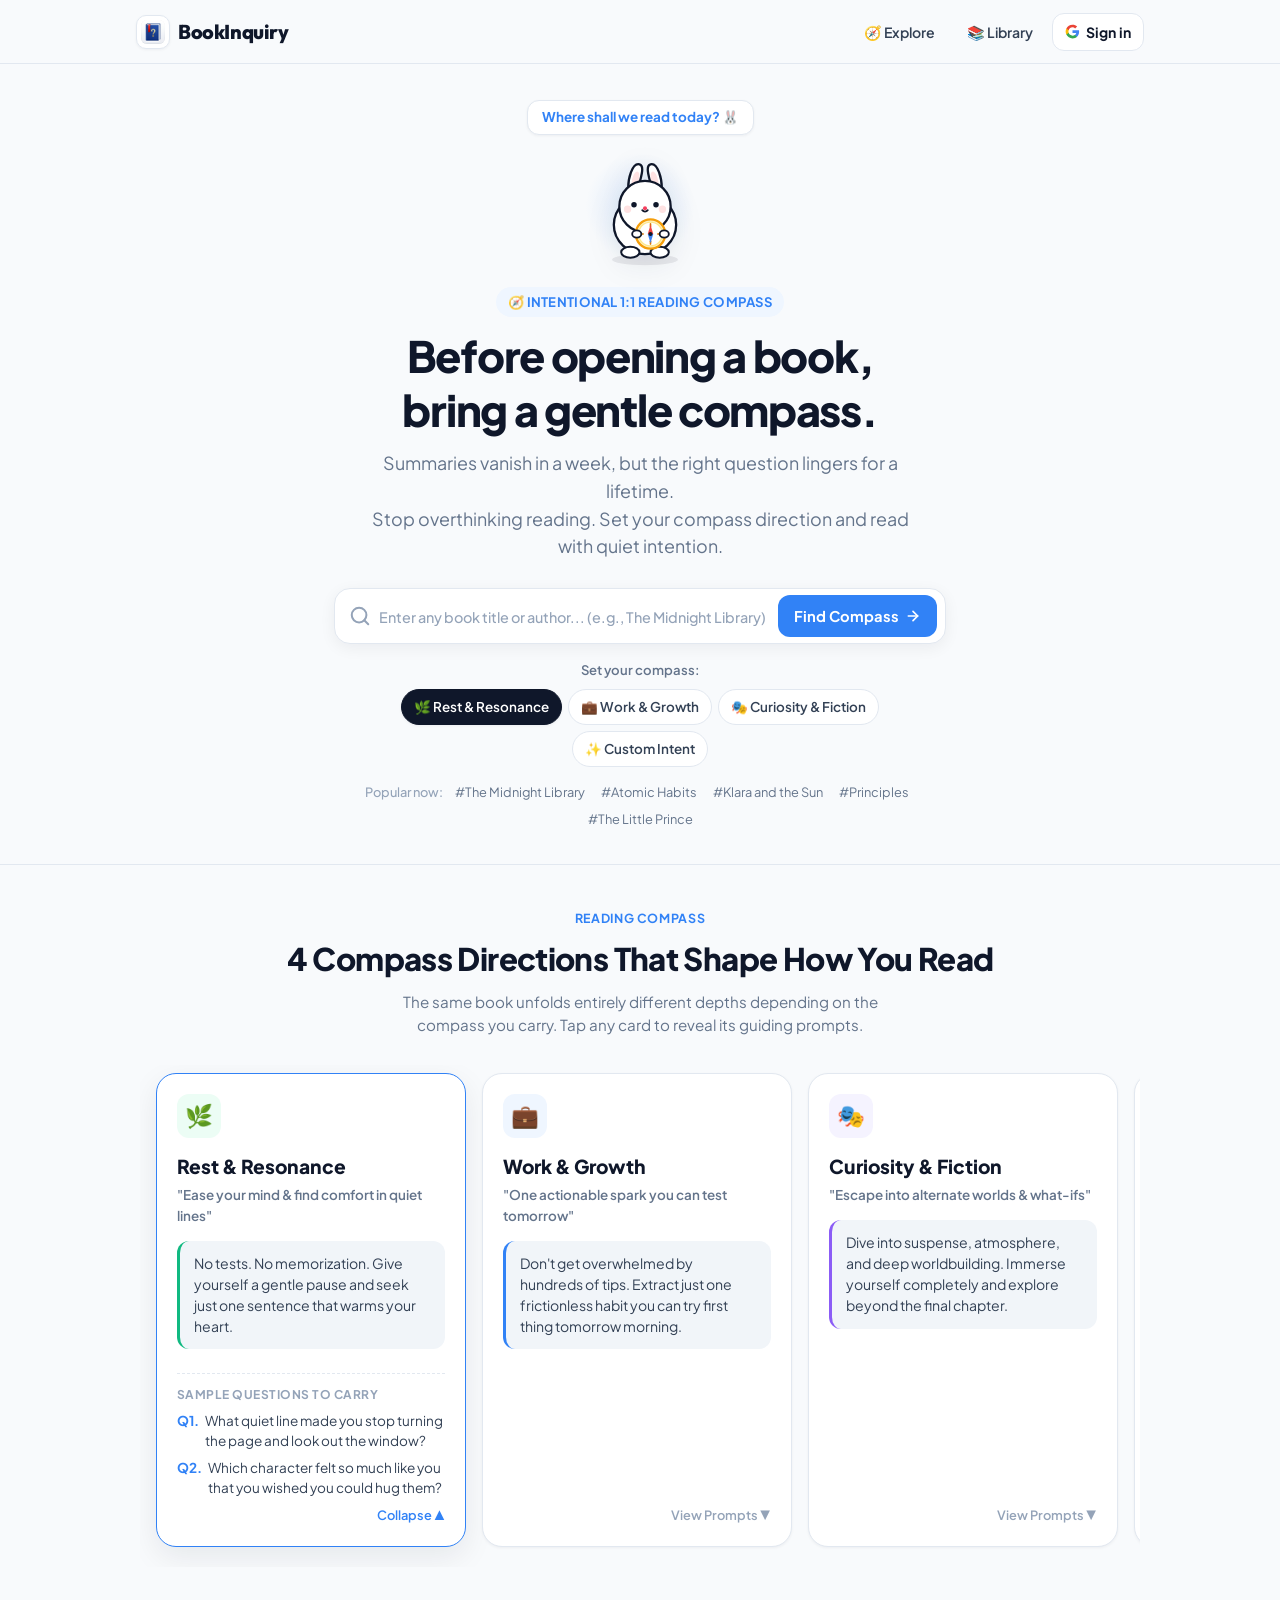
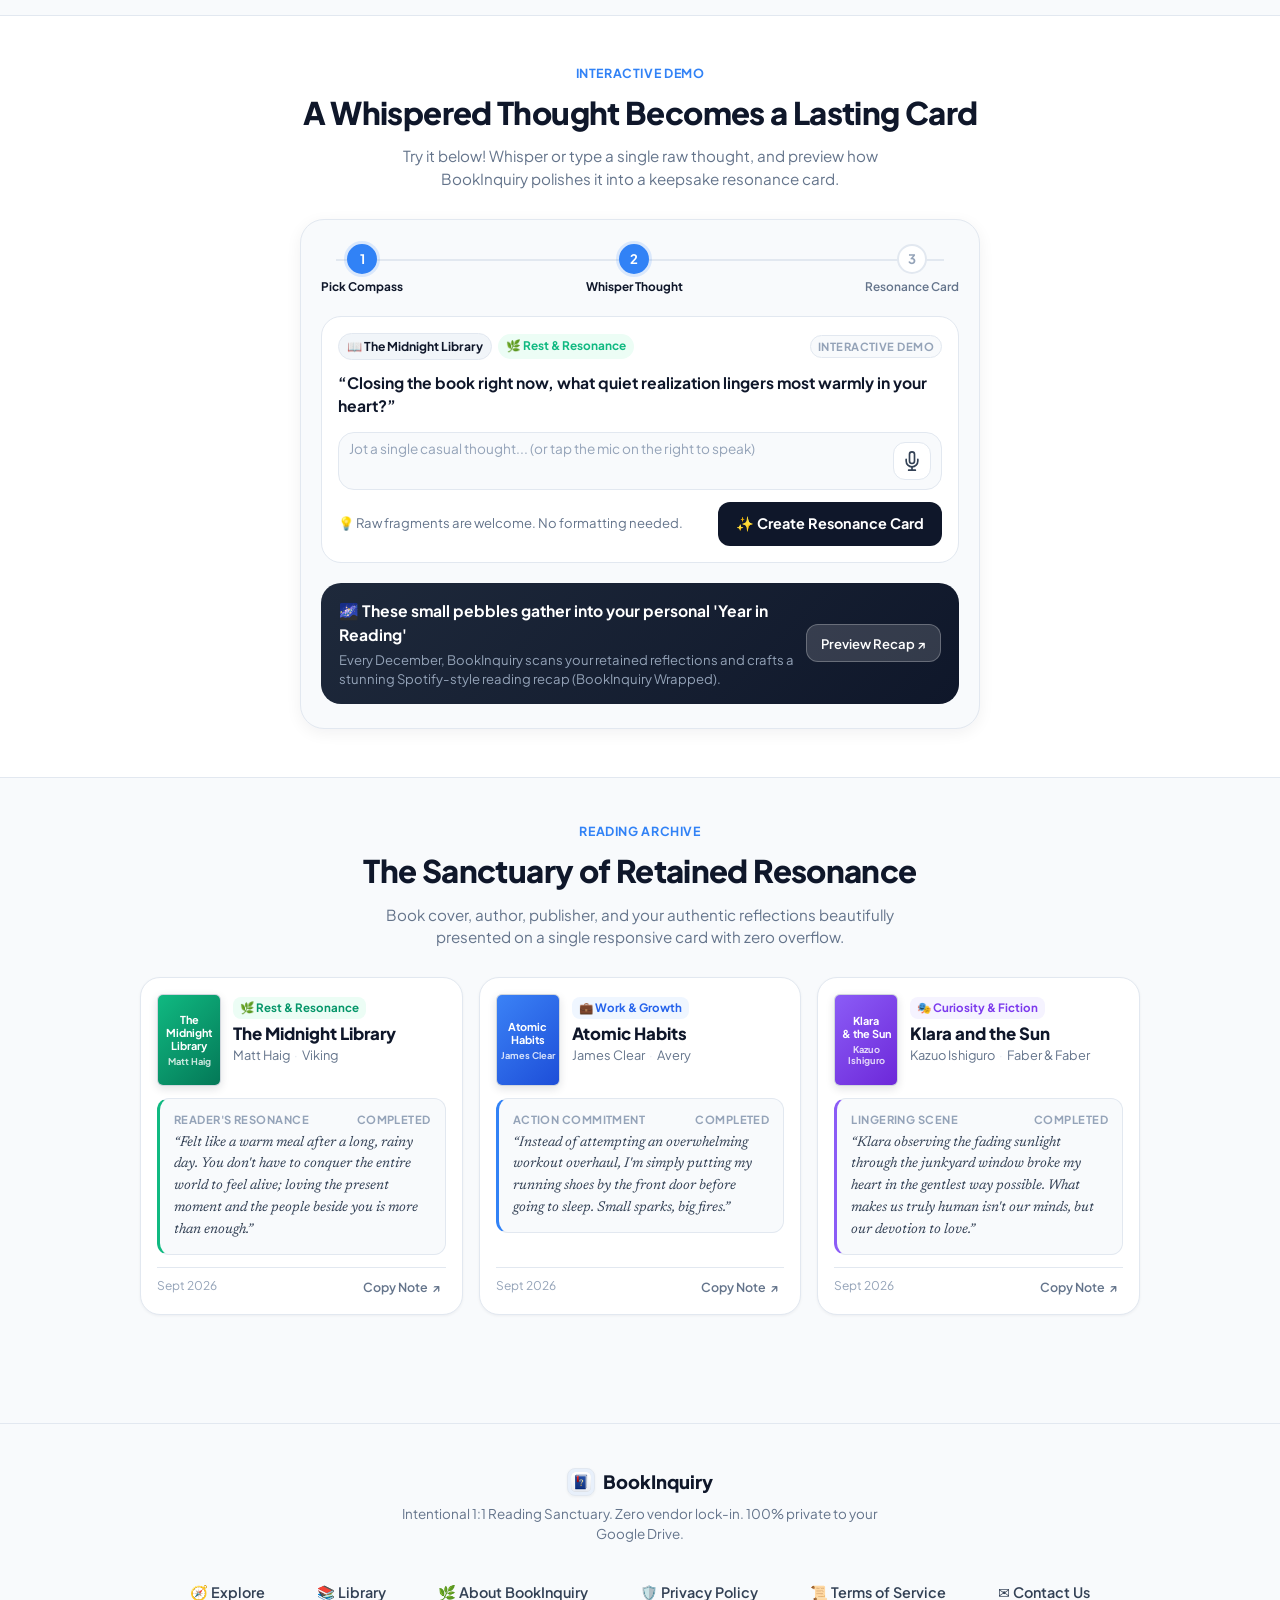
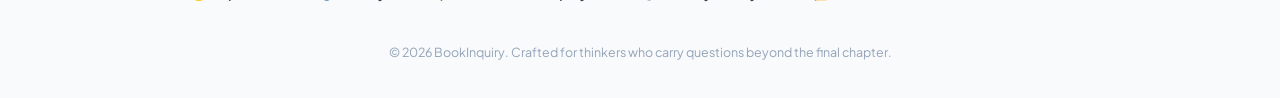
==== commit 5d8ad3a2: "feat(branding): adopt master royal blue hardcover book with golden inquiry mark for unified logo, fa" ====
--- a/index.html
+++ b/index.html
@@ -27,10 +27,10 @@
   </script>
 
     <!-- Favicon & Mobile App Icons -->
-  <link rel="icon" type="image/svg+xml" href="favicon.svg">
   <link rel="icon" type="image/png" sizes="32x32" href="favicon-32x32.png">
   <link rel="icon" type="image/png" sizes="16x16" href="favicon-16x16.png">
   <link rel="apple-touch-icon" sizes="180x180" href="apple-touch-icon.png">
+  <link rel="shortcut icon" href="favicon.ico">
 
   <!-- Inline Favicon (Prevents favicon.ico 404) -->
   <link rel="icon" href="data:image/svg+xml,<svg xmlns='http://www.w3.org/2000/svg' viewBox='0 0 24 24'><circle cx='12' cy='12' r='11' fill='%233182F6'/><text x='12' y='16' font-size='13' text-anchor='middle'>🧭</text></svg>">
@@ -51,15 +51,7 @@
     <div class="container header-inner">
       <a href="index.html" class="brand-logo" aria-label="BookInquiry Home">
         <div class="brand-icon-wrap" title="BookInquiry">
-          <svg width="24" height="24" viewBox="0 0 24 24" fill="none">
-            <!-- Open Book -->
-            <path d="M12 19 C9 17.5 5.5 18 3.5 18.5 V8 C5.5 7.5 9 7 12 8.5 Z" fill="#EFF6FF" stroke="#3182F6" stroke-width="1.8" stroke-linejoin="round"/>
-            <path d="M12 19 C15 17.5 18.5 18 20.5 18.5 V8 C18.5 7.5 15 7 12 8.5 Z" fill="#EFF6FF" stroke="#3182F6" stroke-width="1.8" stroke-linejoin="round"/>
-            <line x1="12" y1="8.5" x2="12" y2="19" stroke="#3182F6" stroke-width="1.8" stroke-linecap="round"/>
-            <!-- Inquiry ? -->
-            <path d="M10.2 8.5C10.2 6.5 13.8 6.5 13.8 8.5C13.8 10 12 10.5 12 12" stroke="#F59E0B" stroke-width="2.2" stroke-linecap="round"/>
-            <circle cx="12" cy="14.2" r="1" fill="#F59E0B"/>
-          </svg>
+          <img src="favicon-32x32.png" alt="BookInquiry Logo" width="24" height="24" style="border-radius: 6px; display: block; object-fit: cover;">
         </div>
         <span>BookInquiry</span>
       </a>
@@ -882,16 +874,8 @@
       <div class="footer-brand-wrap">
         <a href="index.html" class="footer-brand" aria-label="BookInquiry Home">
           <div class="brand-icon-wrap mini" title="BookInquiry">
-          <svg width="20" height="20" viewBox="0 0 24 24" fill="none">
-            <!-- Open Book -->
-            <path d="M12 19 C9 17.5 5.5 18 3.5 18.5 V8 C5.5 7.5 9 7 12 8.5 Z" fill="#EFF6FF" stroke="#3182F6" stroke-width="1.8" stroke-linejoin="round"/>
-            <path d="M12 19 C15 17.5 18.5 18 20.5 18.5 V8 C18.5 7.5 15 7 12 8.5 Z" fill="#EFF6FF" stroke="#3182F6" stroke-width="1.8" stroke-linejoin="round"/>
-            <line x1="12" y1="8.5" x2="12" y2="19" stroke="#3182F6" stroke-width="1.8" stroke-linecap="round"/>
-            <!-- Inquiry ? -->
-            <path d="M10.2 8.5C10.2 6.5 13.8 6.5 13.8 8.5C13.8 10 12 10.5 12 12" stroke="#F59E0B" stroke-width="2.2" stroke-linecap="round"/>
-            <circle cx="12" cy="14.2" r="1" fill="#F59E0B"/>
-          </svg>
-        </div>
+            <img src="favicon-32x32.png" alt="BookInquiry Logo" width="20" height="20" style="border-radius: 5px; display: block; object-fit: cover;">
+          </div>
           <span>BookInquiry</span>
         </a>
         <p class="footer-tagline">Intentional 1:1 Reading Sanctuary. Zero vendor lock-in. 100% private to your Google Drive.</p>
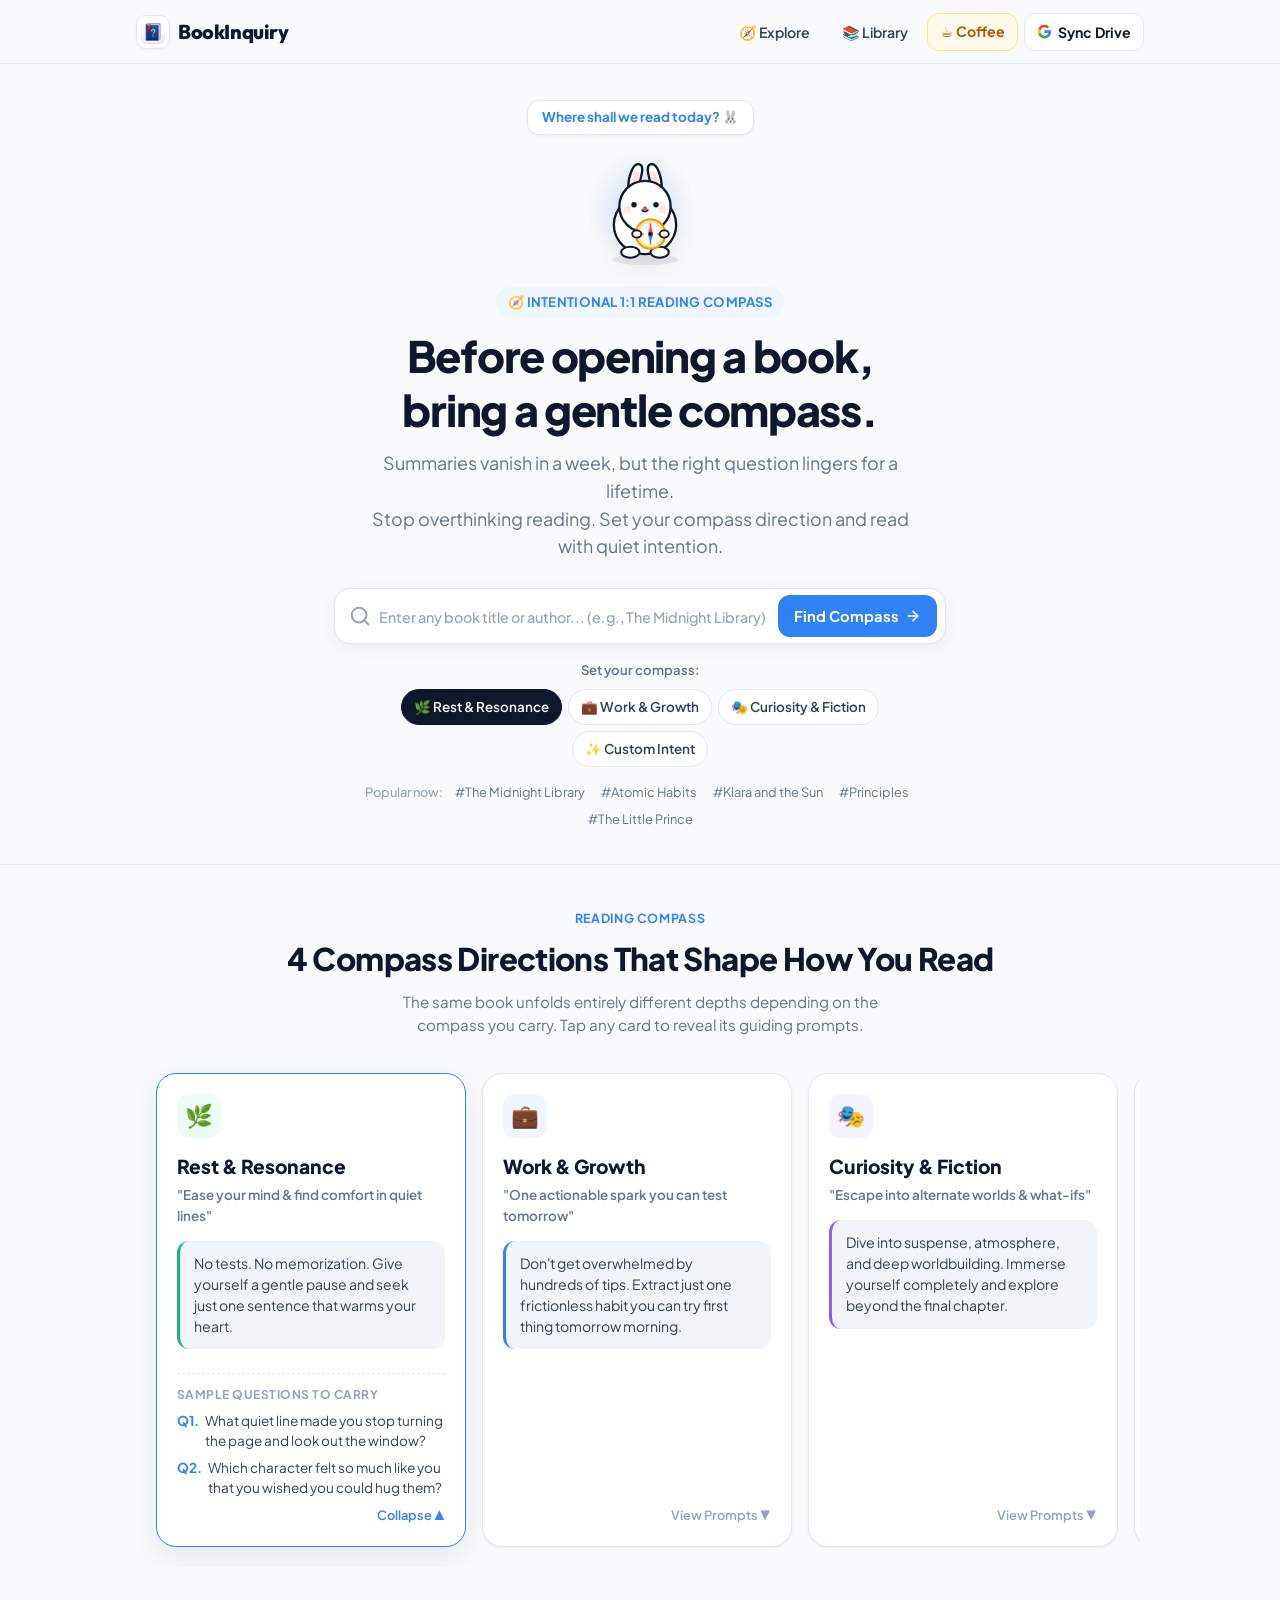
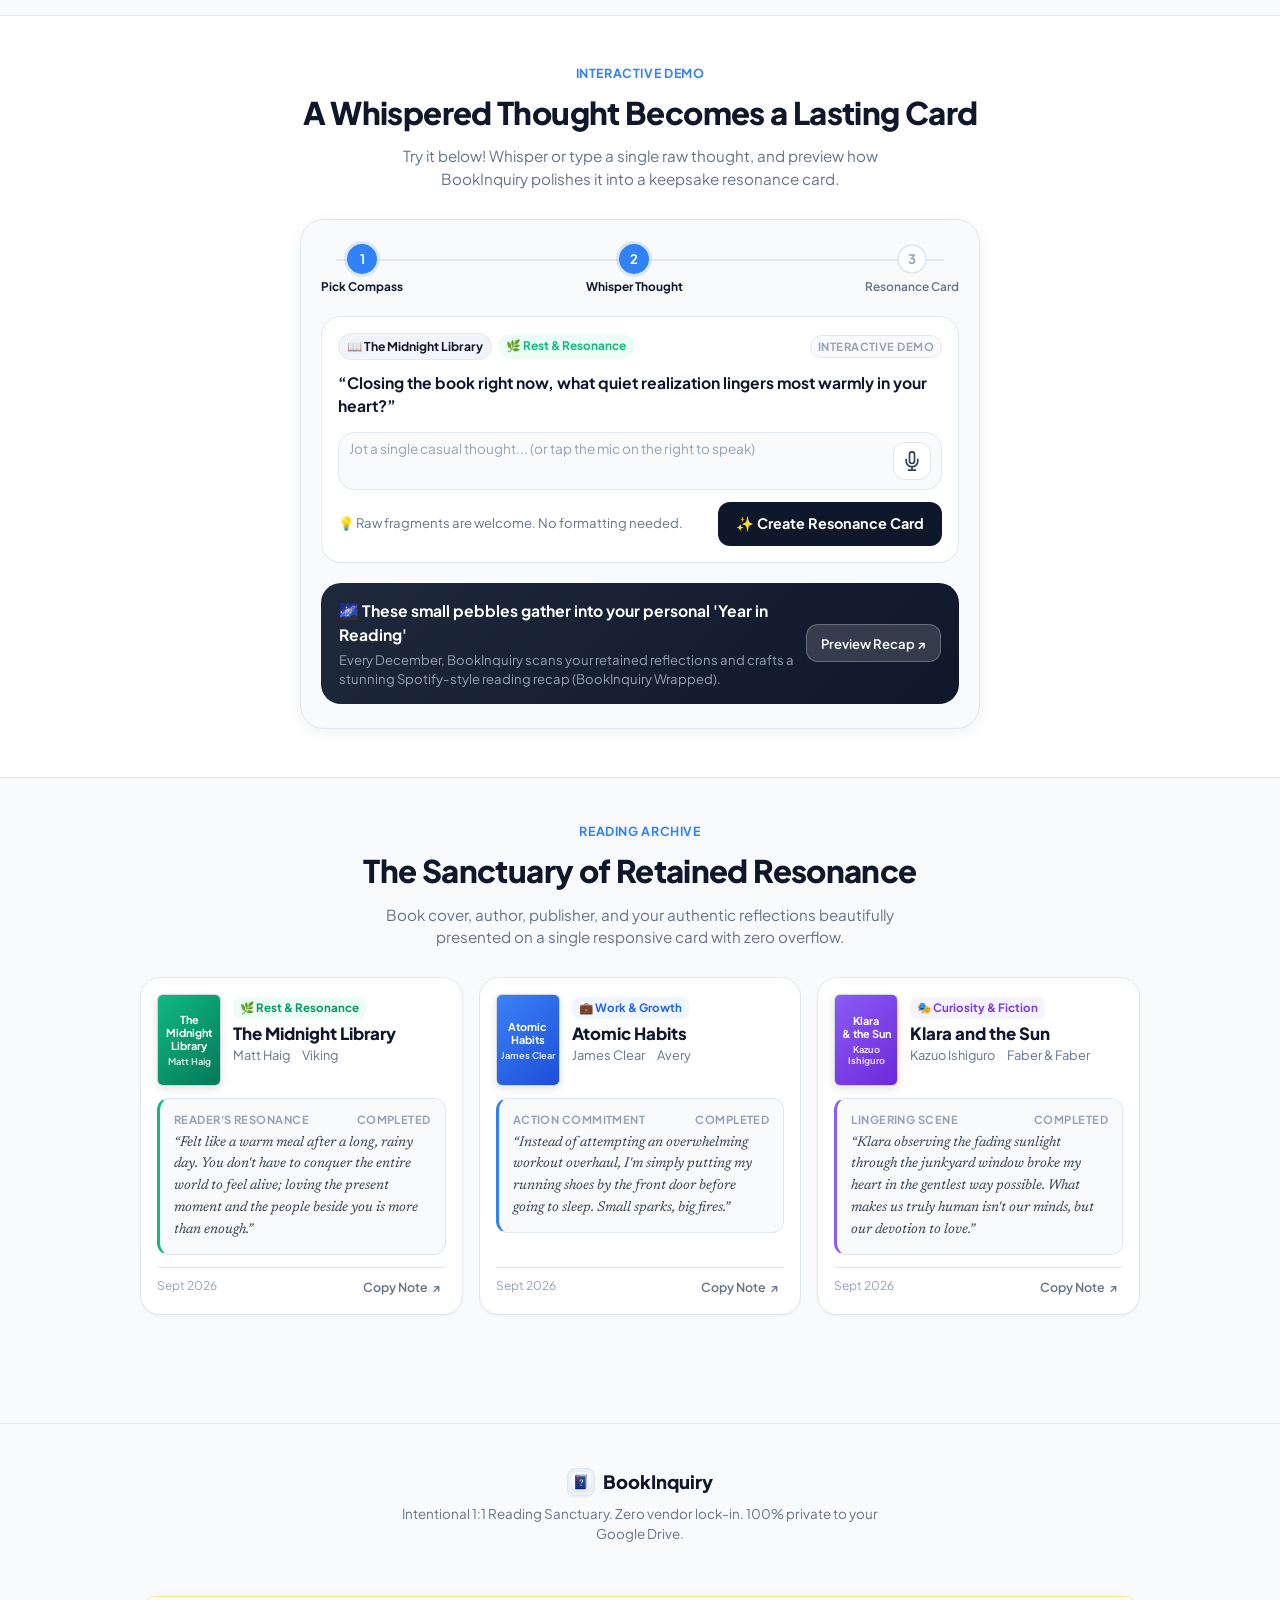
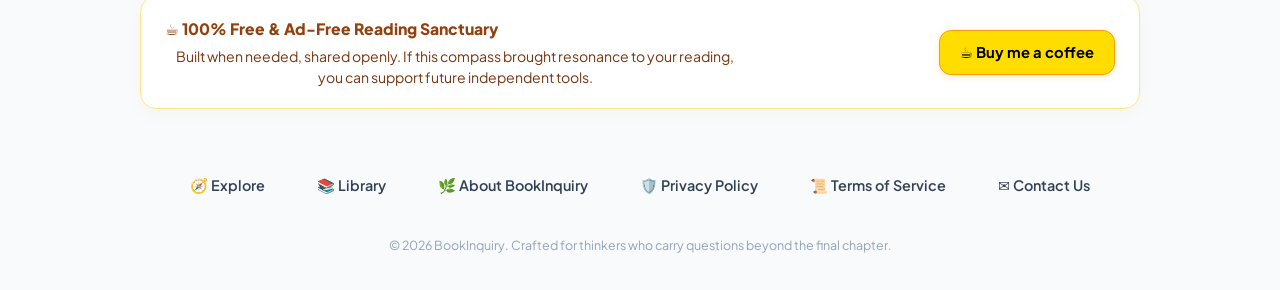
==== commit a9f15e24: "feat: un-gate library and sparks, integrate Buy Me a Coffee support widget" ====
--- a/index.html
+++ b/index.html
@@ -39,8 +39,8 @@
   <script src="https://accounts.google.com/gsi/client" async defer></script>
 
   <!-- Stylesheets with Cache Buster -->
-  <link rel="stylesheet" href="css/base.css?v=20260927_speech9">
-  <link rel="stylesheet" href="css/components.css?v=20260927_speech9">
+  <link rel="stylesheet" href="css/base.css?v=20260927_coffee">
+  <link rel="stylesheet" href="css/components.css?v=20260927_coffee">
 </head>
 <body>
 
@@ -56,7 +56,7 @@
         <span>BookInquiry</span>
       </a>
 
-      <!-- Header Navigation: Explore, Library & Google Auth -->
+      <!-- Header Navigation: Explore, Library, Coffee & Optional Google Auth -->
       <nav class="nav-menu" aria-label="Main Navigation">
         <button type="button" class="btn-nav" id="navExploreBtn" title="Explore and search books">
           <span>🧭 Explore</span>
@@ -64,16 +64,19 @@
         <button type="button" class="btn-nav" id="navLibraryBtn" title="Open My Personal Library">
           <span>📚 Library</span>
         </button>
+        <a href="https://www.buymeacoffee.com/thepathlab" target="_blank" rel="noopener" class="btn-nav btn-coffee-nav" title="Support BookInquiry with a coffee">
+          <span>☕ Coffee</span>
+        </a>
         
-        <!-- Google Sign-in Button (Guest State) -->
-        <button type="button" class="btn-nav btn-google-nav" id="btnGoogleAuthNav" title="Sign in with Google to sync notes">
+        <!-- Google Drive Backup Button (Optional Cloud Sync) -->
+        <button type="button" class="btn-nav btn-google-nav" id="btnGoogleAuthNav" title="Sync notes with your private Google Drive">
           <svg width="15" height="15" viewBox="0 0 24 24">
             <path fill="#4285F4" d="M22.56 12.25c0-.78-.07-1.53-.2-2.25H12v4.26h5.92c-.26 1.37-1.04 2.53-2.21 3.31v2.77h3.57c2.08-1.92 3.28-4.74 3.28-8.09z"/>
             <path fill="#34A853" d="M12 23c2.97 0 5.46-.98 7.28-2.66l-3.57-2.77c-.98.66-2.23 1.06-3.71 1.06-2.86 0-5.29-1.93-6.16-4.53H2.18v2.84C3.99 20.53 7.7 23 12 23z"/>
             <path fill="#FBBC05" d="M5.84 14.09c-.22-.66-.35-1.36-.35-2.09s.13-1.43.35-2.09V7.06H2.18C1.43 8.55 1 10.22 1 12s.43 3.45 1.18 4.94l2.85-2.22.81-.63z"/>
             <path fill="#EA4335" d="M12 5.38c1.62 0 3.06.56 4.21 1.64l3.15-3.15C17.45 2.09 14.97 1 12 1 7.7 1 3.99 3.47 2.18 7.06l3.66 2.84c.87-2.6 3.3-4.52 6.16-4.52z"/>
           </svg>
-          <span class="btn-google-text">Sign in</span>
+          <span class="btn-google-text">Sync Drive</span>
         </button>
 
         <!-- User Profile Pill (Authenticated State, hidden by default) -->
@@ -881,7 +884,18 @@
         <p class="footer-tagline">Intentional 1:1 Reading Sanctuary. Zero vendor lock-in. 100% private to your Google Drive.</p>
       </div>
 
-      <!-- Footer Navigation (AdSense Required Legal & Editorial Links) -->
+      <!-- Coffee Support Banner in Footer (Clean & Non-Intrusive) -->
+      <div class="footer-coffee-banner">
+        <div class="coffee-banner-text">
+          <div class="coffee-banner-title">☕ 100% Free & Ad-Free Reading Sanctuary</div>
+          <div class="coffee-banner-desc">Built when needed, shared openly. If this compass brought resonance to your reading, you can support future independent tools.</div>
+        </div>
+        <a href="https://www.buymeacoffee.com/thepathlab" target="_blank" rel="noopener" class="btn-footer-coffee">
+          <span>☕ Buy me a coffee</span>
+        </a>
+      </div>
+
+      <!-- Footer Navigation (Editorial & Legal Links) -->
       <nav class="footer-nav" aria-label="Footer Navigation">
         <button type="button" class="footer-nav-link" id="footerNavExplore">
           <span>🧭 Explore</span>
@@ -951,6 +965,6 @@
 
   <!-- Scripts -->
   <!-- Core App Logic with Cache Buster -->
-  <script src="js/app.js?v=20260927_zero1"></script>
+  <script src="js/app.js?v=20260927_coffee"></script>
 </body>
 </html>
--- a/css/components.css
+++ b/css/components.css
@@ -2376,6 +2376,34 @@
   min-width: 0;
 }
 
+.shelf-meta-header {
+  display: flex;
+  justify-content: space-between;
+  align-items: flex-start;
+  gap: 8px;
+}
+
+.btn-shelf-delete {
+  background: transparent;
+  border: none;
+  color: #94A3B8;
+  padding: 4px;
+  border-radius: 6px;
+  cursor: pointer;
+  display: inline-flex;
+  align-items: center;
+  justify-content: center;
+  transition: all 0.15s ease;
+  flex-shrink: 0;
+  margin-top: -2px;
+}
+
+.btn-shelf-delete:hover {
+  color: #EF4444;
+  background: #FEE2E2;
+  transform: scale(1.1);
+}
+
 .shelf-book-title {
   font-size: 0.95rem;
   font-weight: 800;
@@ -3633,5 +3661,96 @@
   to { opacity: 1; transform: translateY(0); }
 }
 
-
-
+/* --------------------------------------------------------------------------
+   8. Buy Me a Coffee Integration & Universal Un-gate Styling
+   -------------------------------------------------------------------------- */
+.btn-coffee-nav {
+  display: inline-flex;
+  align-items: center;
+  gap: 5px;
+  background: #FFFBEB;
+  border: 1px solid #FDE68A;
+  color: #B45309;
+  font-weight: 700;
+  text-decoration: none;
+  transition: all 0.2s cubic-bezier(0.16, 1, 0.3, 1);
+}
+
+.btn-coffee-nav:hover {
+  background: #FEF3C7;
+  border-color: #FCD34D;
+  color: #92400E;
+  transform: translateY(-1px);
+  box-shadow: 0 2px 8px rgba(245, 158, 11, 0.15);
+}
+
+.footer-coffee-banner {
+  margin: 32px 0 28px;
+  padding: 20px 24px;
+  background: #FFFFFF;
+  border: 1px solid #FDE68A;
+  border-radius: var(--radius-md, 16px);
+  display: flex;
+  align-items: center;
+  justify-content: space-between;
+  flex-wrap: wrap;
+  gap: 16px;
+  box-shadow: 0 4px 16px rgba(245, 158, 11, 0.06);
+  box-sizing: border-box;
+  width: 100%;
+}
+
+.coffee-banner-title {
+  font-size: 0.98rem;
+  font-weight: 800;
+  color: #92400E;
+  margin-bottom: 4px;
+  display: flex;
+  align-items: center;
+  gap: 6px;
+}
+
+.coffee-banner-desc {
+  font-size: 0.88rem;
+  color: #78350F;
+  line-height: 1.5;
+  max-width: 580px;
+  word-break: keep-all;
+}
+
+.btn-footer-coffee {
+  display: inline-flex;
+  align-items: center;
+  gap: 8px;
+  background: #FFDD00;
+  color: #000000;
+  font-weight: 700;
+  font-size: 0.92rem;
+  padding: 10px 20px;
+  border-radius: var(--radius-sm, 12px);
+  text-decoration: none;
+  border: 1px solid #F59E0B;
+  box-shadow: 0 2px 8px rgba(245, 158, 11, 0.2);
+  transition: all 0.15s ease;
+  white-space: nowrap;
+  flex-shrink: 0;
+}
+
+.btn-footer-coffee:hover {
+  background: #FACC15;
+  transform: translateY(-1px);
+  box-shadow: 0 4px 12px rgba(245, 158, 11, 0.28);
+}
+
+.btn-footer-coffee:active {
+  transform: scale(0.98);
+}
+
+/* Universal Un-gate: 100% Free & Open Reading Experience */
+.library-gate-overlay {
+  display: none !important;
+}
+
+.sparks-gate-banner {
+  display: none !important;
+}
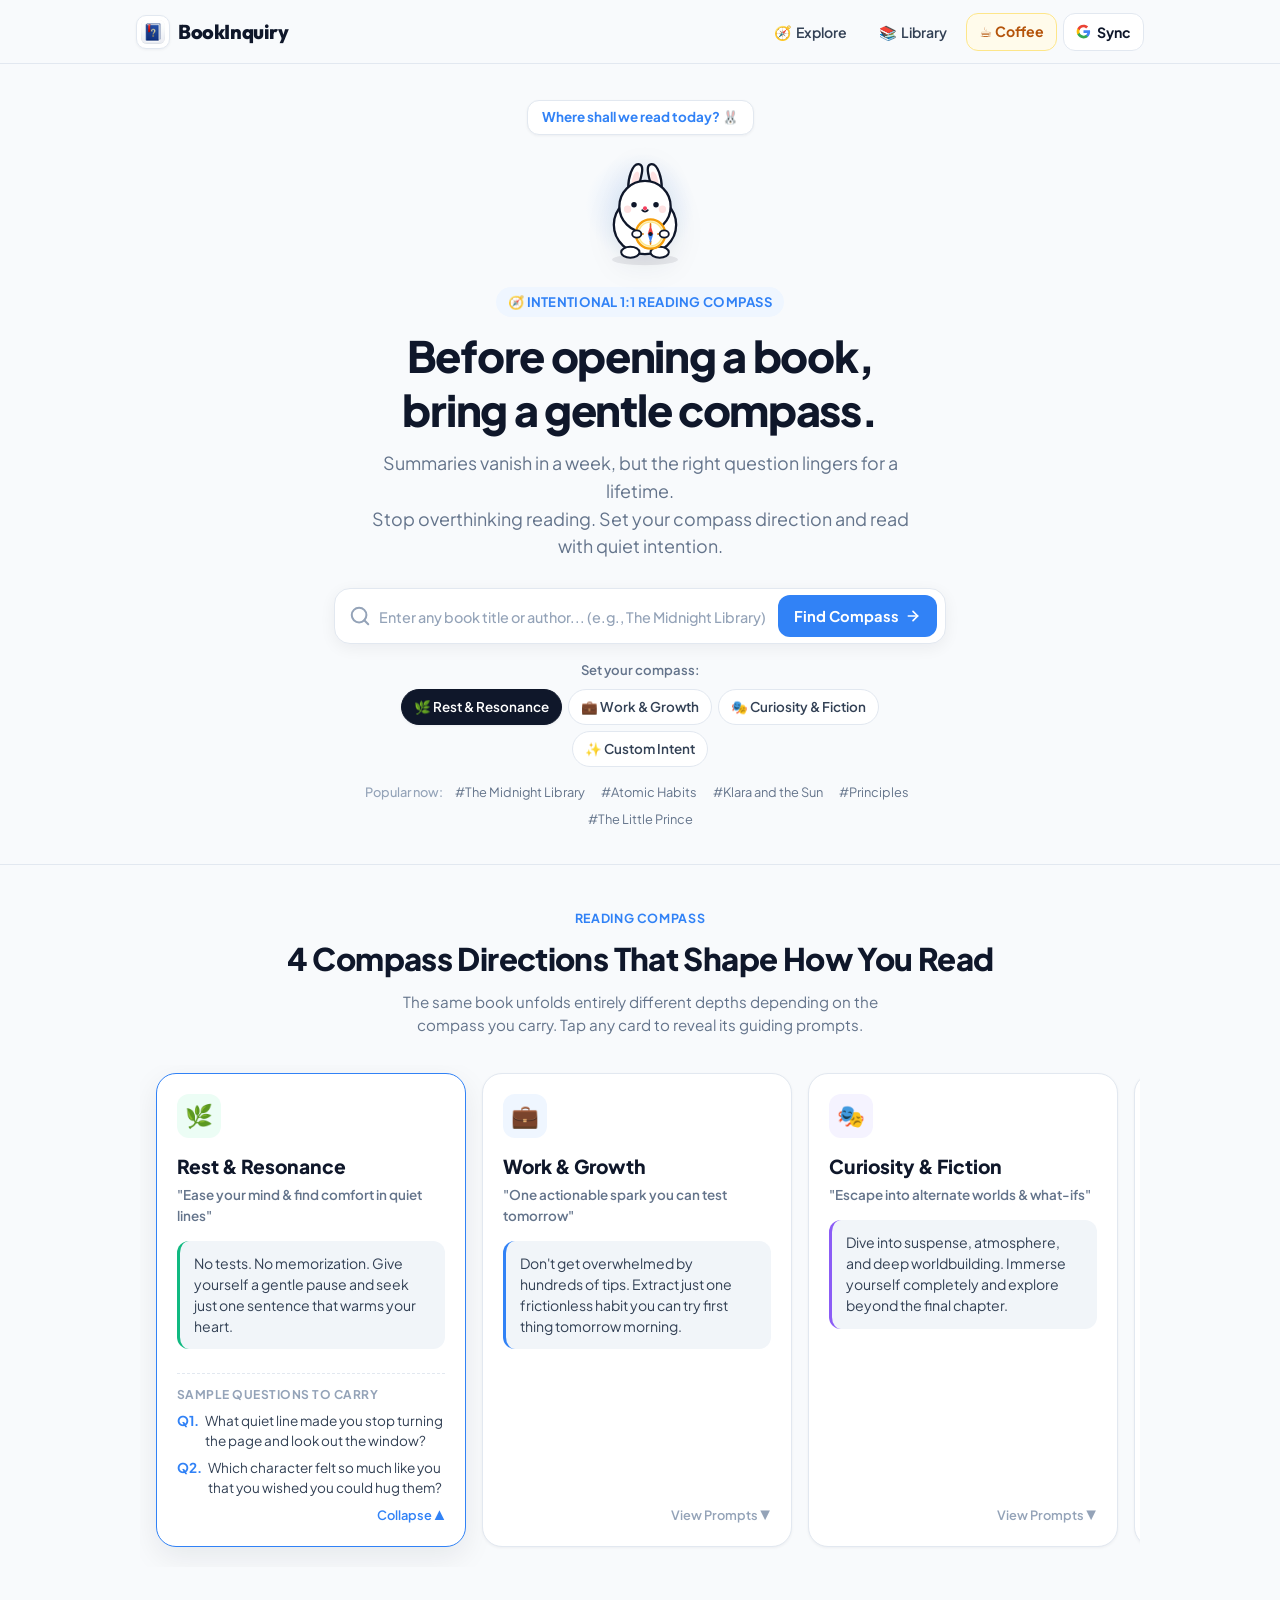
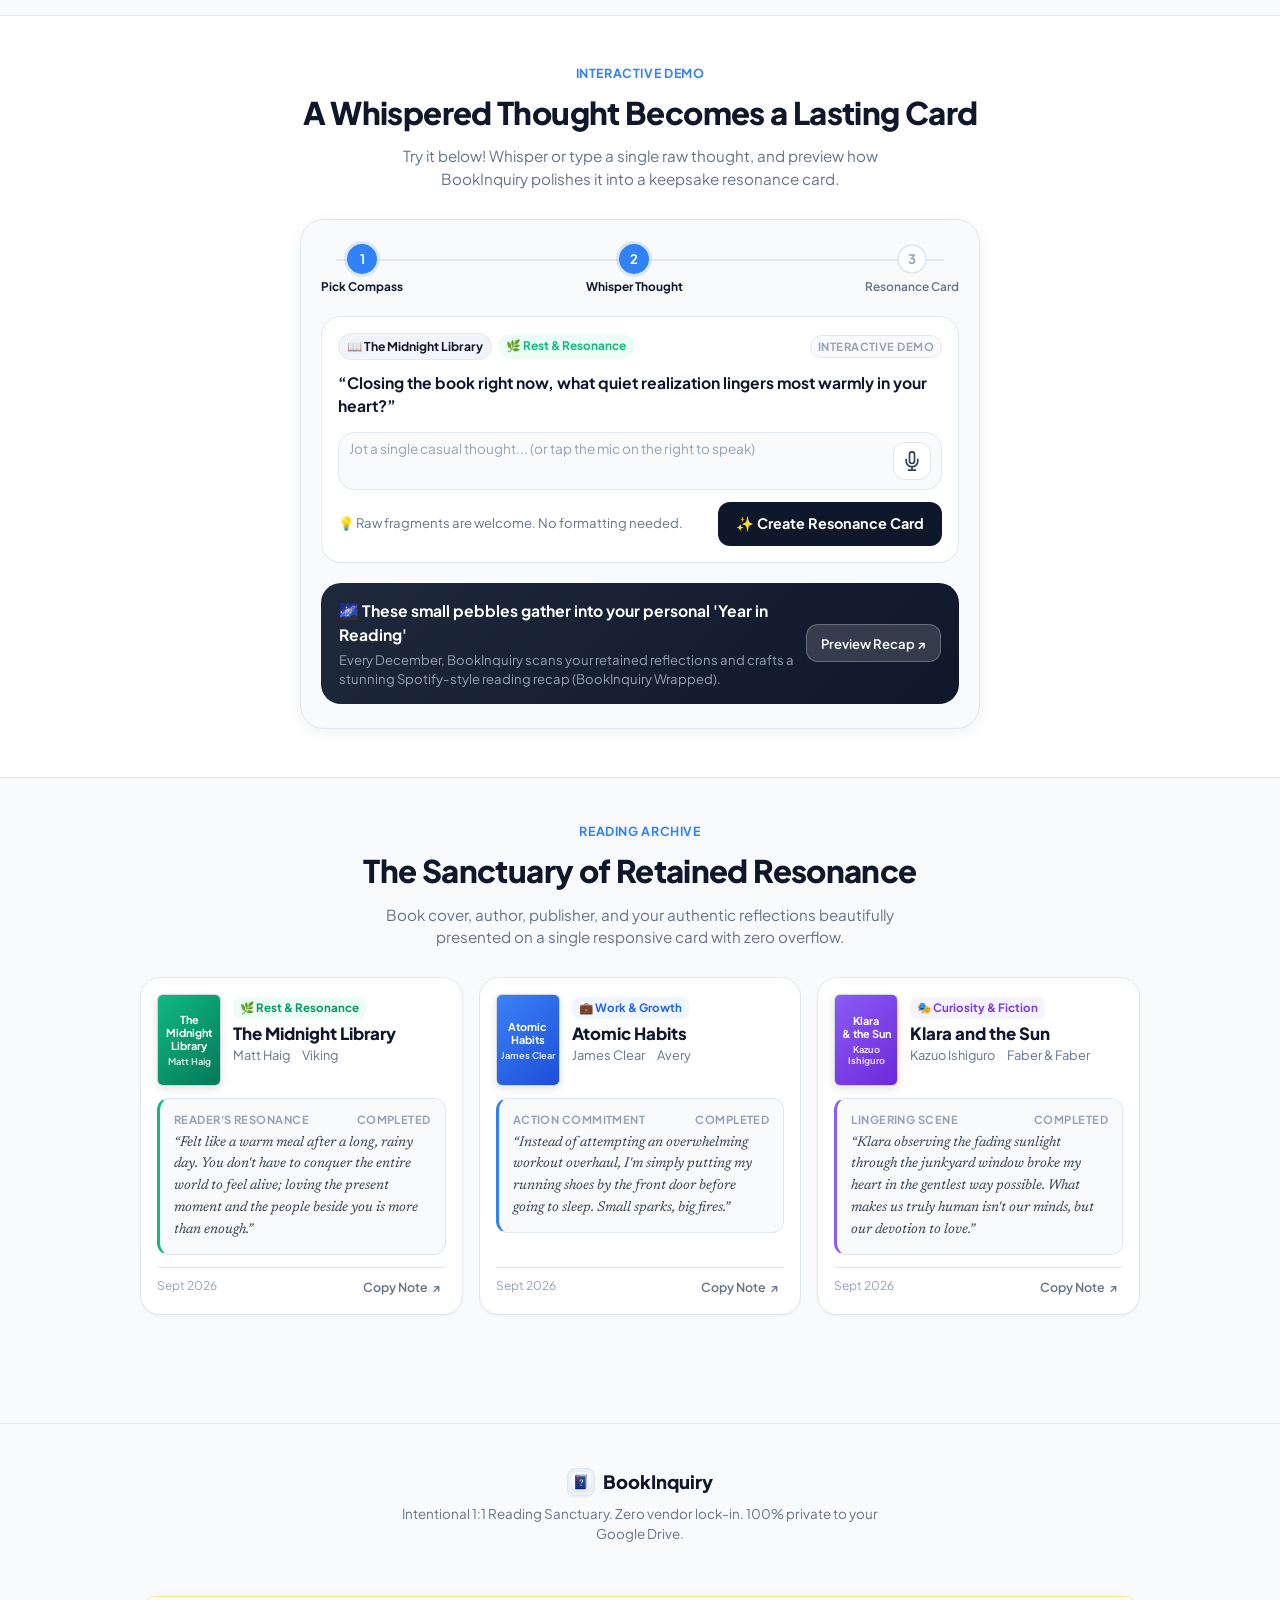
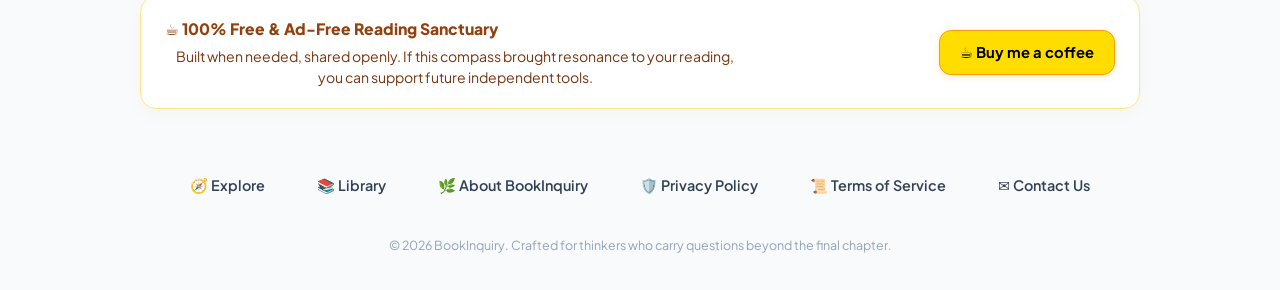
==== commit 4b97ef9f: "fix(mobile): optimize header button labels to fit 360px viewport without overflow" ====
--- a/index.html
+++ b/index.html
@@ -39,8 +39,8 @@
   <script src="https://accounts.google.com/gsi/client" async defer></script>
 
   <!-- Stylesheets with Cache Buster -->
-  <link rel="stylesheet" href="css/base.css?v=20260927_coffee">
-  <link rel="stylesheet" href="css/components.css?v=20260927_coffee">
+  <link rel="stylesheet" href="css/base.css?v=20260927_mobilefit">
+  <link rel="stylesheet" href="css/components.css?v=20260927_mobilefit">
 </head>
 <body>
 
@@ -59,10 +59,10 @@
       <!-- Header Navigation: Explore, Library, Coffee & Optional Google Auth -->
       <nav class="nav-menu" aria-label="Main Navigation">
         <button type="button" class="btn-nav" id="navExploreBtn" title="Explore and search books">
-          <span>🧭 Explore</span>
+          <span class="btn-icon">🧭</span><span class="btn-nav-label"> Explore</span>
         </button>
         <button type="button" class="btn-nav" id="navLibraryBtn" title="Open My Personal Library">
-          <span>📚 Library</span>
+          <span class="btn-icon">📚</span><span class="btn-nav-label"> Library</span>
         </button>
         <a href="https://www.buymeacoffee.com/thepathlab" target="_blank" rel="noopener" class="btn-nav btn-coffee-nav" title="Support BookInquiry with a coffee">
           <span>☕ Coffee</span>
@@ -76,7 +76,7 @@
             <path fill="#FBBC05" d="M5.84 14.09c-.22-.66-.35-1.36-.35-2.09s.13-1.43.35-2.09V7.06H2.18C1.43 8.55 1 10.22 1 12s.43 3.45 1.18 4.94l2.85-2.22.81-.63z"/>
             <path fill="#EA4335" d="M12 5.38c1.62 0 3.06.56 4.21 1.64l3.15-3.15C17.45 2.09 14.97 1 12 1 7.7 1 3.99 3.47 2.18 7.06l3.66 2.84c.87-2.6 3.3-4.52 6.16-4.52z"/>
           </svg>
-          <span class="btn-google-text">Sync Drive</span>
+          <span class="btn-google-text">Sync</span>
         </button>
 
         <!-- User Profile Pill (Authenticated State, hidden by default) -->
--- a/css/components.css
+++ b/css/components.css
@@ -138,19 +138,26 @@
     height: 24px;
   }
   .nav-menu {
-    gap: 5px;
+    gap: 4px;
     flex-shrink: 0;
     align-items: center;
   }
-  /* Ultra-compact button styling on mobile */
+  /* Ultra-compact button styling on mobile: guarantee all 4 items fit in 360px */
   .btn-nav {
-    padding: 0 7px;
+    padding: 0 6px;
     font-size: 0.78rem;
     min-height: 32px;
     height: 32px;
   }
+  .btn-nav-label {
+    display: none;
+  }
+  .btn-coffee-nav {
+    padding: 0 7px;
+    font-size: 0.76rem;
+  }
   .btn-google-nav {
-    padding: 0 8px;
+    padding: 0 7px;
     font-size: 0.76rem;
     min-height: 32px;
     height: 32px;
